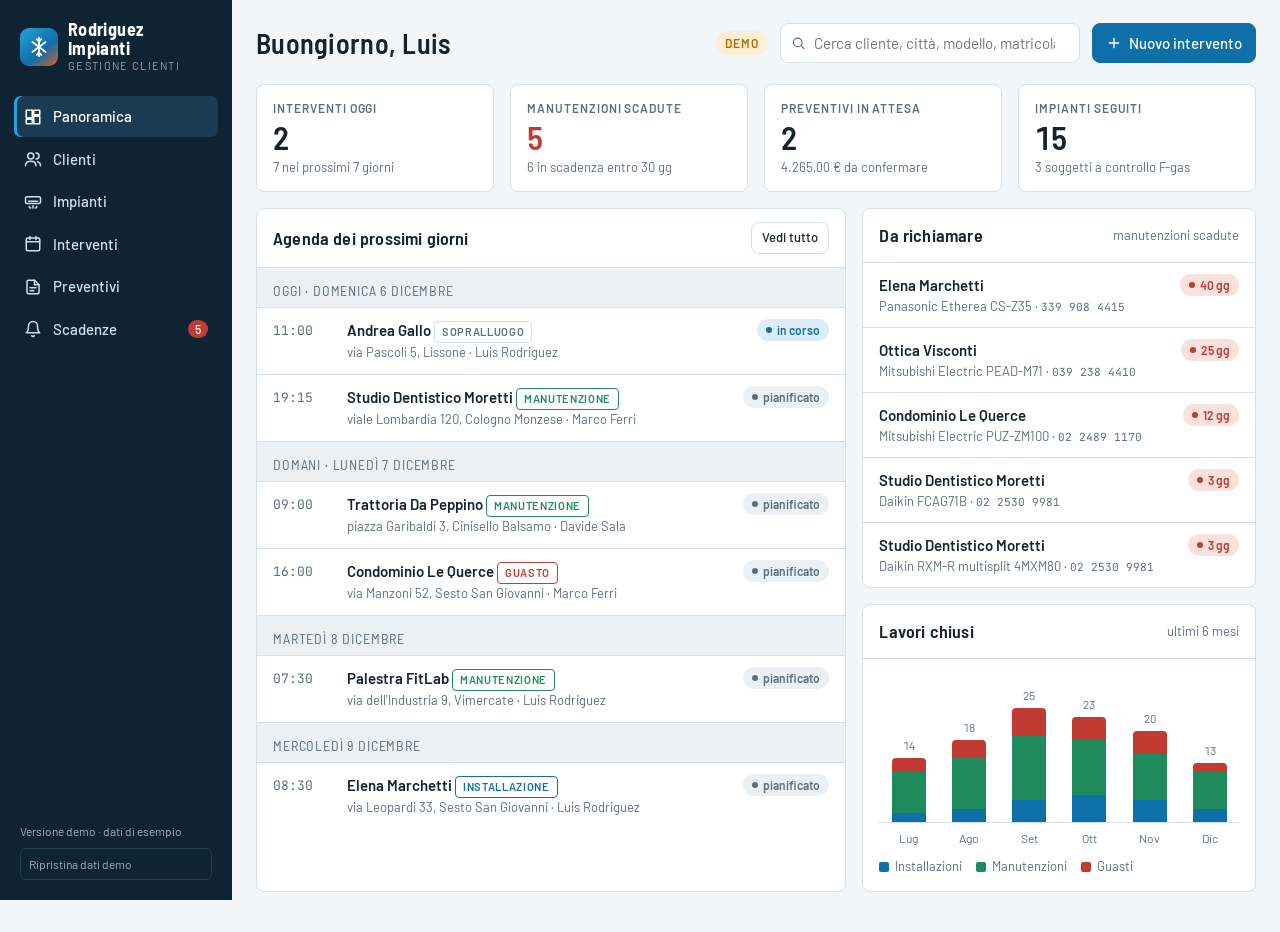
==== crm-rodriguez-impianti/index.html @ 56d87ab4 "Aggiungi demo CRM gestione clienti per Rodriguez Impianti Co-Authored-By: Claude Opus 5.5 <noreply@a" ====
<!doctype html>
<html lang="it">
<head>
<meta charset="utf-8">
<meta name="viewport" content="width=device-width,initial-scale=1,viewport-fit=cover">
<meta name="robots" content="noindex">
<style>body{margin:0}[hidden]{display:none!important}img{max-width:100%}</style>
</head>
<body>
<title>Rodriguez Impianti CRM</title>
<meta name="claude:viewport-fit-sides" content="cover">
<link rel="preconnect" href="https://fonts.googleapis.com">
<link rel="preconnect" href="https://fonts.gstatic.com" crossorigin>
<link rel="stylesheet" href="https://fonts.googleapis.com/css2?family=Barlow+Semi+Condensed:wght@500;600;700&family=Barlow:wght@400;500;600&family=JetBrains+Mono:wght@400;500&display=swap">
<style>
/* Layout: barra laterale scura fissa (desktop) / barra in basso (telefono) + area di lavoro chiara a schede e tabelle */
:root{
  --bg:#f3f6f8; --surface:#ffffff; --surface-2:#eaf0f4; --line:#d6e0e7;
  --fg:#16232d; --muted:#5d6f7c;
  --accent:#0f6fa8; --accent-fg:#ffffff; --accent-soft:#dcedf7;
  --side:#0e2433; --side-fg:#cfe1ec; --side-active:#1b3b52;
  --ok:#1f8a5b; --ok-soft:#dcf2e7; --warn:#b86a00; --warn-soft:#fdefd6; --bad:#c23b32; --bad-soft:#fbe1de;
  --heat:#d0612a;
  --f-display:"Barlow Semi Condensed","Arial Narrow",system-ui,sans-serif;
  --f-body:"Barlow",system-ui,-apple-system,"Segoe UI",sans-serif;
  --f-mono:"JetBrains Mono",ui-monospace,Menlo,Consolas,monospace;
  --r:8px;
}
@media (prefers-color-scheme: dark){:root:not([data-theme="light"]){
  --bg:#0b161e; --surface:#12212c; --surface-2:#182b38; --line:#24394a;
  --fg:#e3edf3; --muted:#8fa5b4;
  --accent:#4cb0ea; --accent-fg:#06202f; --accent-soft:#153a52;
  --side:#07121a; --side-fg:#b9cfdc; --side-active:#163246;
  --ok:#4fc38d; --ok-soft:#123528; --warn:#f0a83c; --warn-soft:#3a2a10; --bad:#f07067; --bad-soft:#3d1b19;
  --heat:#f08a55; color-scheme:dark}}
:root[data-theme="dark"]{
  --bg:#0b161e; --surface:#12212c; --surface-2:#182b38; --line:#24394a;
  --fg:#e3edf3; --muted:#8fa5b4;
  --accent:#4cb0ea; --accent-fg:#06202f; --accent-soft:#153a52;
  --side:#07121a; --side-fg:#b9cfdc; --side-active:#163246;
  --ok:#4fc38d; --ok-soft:#123528; --warn:#f0a83c; --warn-soft:#3a2a10; --bad:#f07067; --bad-soft:#3d1b19;
  --heat:#f08a55; color-scheme:dark}

*{box-sizing:border-box}
html,body{height:100%}
body{background:var(--bg);color:var(--fg);font:15px/1.5 var(--f-body);-webkit-font-smoothing:antialiased}
h1,h2,h3{font-family:var(--f-display);font-weight:600;margin:0;text-wrap:balance;letter-spacing:.01em}
button,input,select,textarea{font:inherit;color:inherit}
:focus-visible{outline:2px solid var(--accent);outline-offset:2px}
.mono{font-family:var(--f-mono);font-size:.86em}
.num{font-variant-numeric:tabular-nums}
.muted{color:var(--muted)}

.app{display:grid;grid-template-columns:232px 1fr;min-height:100%}
.side{background:var(--side);color:var(--side-fg);padding:20px 14px;display:flex;flex-direction:column;gap:22px;position:sticky;top:0;height:100vh}
.brand{display:flex;gap:10px;align-items:center;padding:0 6px}
.brand-mark{width:38px;height:38px;border-radius:9px;background:linear-gradient(140deg,#2a9fd8,#0f6fa8 60%,#d0612a);display:grid;place-items:center;flex:none}
.brand-name{font-family:var(--f-display);font-weight:700;font-size:18px;line-height:1.05;color:#fff;letter-spacing:.02em}
.brand-sub{font-size:11px;letter-spacing:.12em;text-transform:uppercase;opacity:.7}
.nav{display:flex;flex-direction:column;gap:2px}
.nav a{display:flex;align-items:center;gap:11px;padding:9px 10px;border-radius:7px;color:inherit;text-decoration:none;font-weight:500}
.nav a:hover{background:var(--side-active)}
.nav a[aria-current="page"]{background:var(--side-active);color:#fff;box-shadow:inset 3px 0 0 #2a9fd8}
.nav svg{width:18px;height:18px;flex:none}
.nav .count{margin-left:auto;font-size:12px;background:#c23b32;color:#fff;border-radius:10px;padding:0 7px;font-variant-numeric:tabular-nums}
.side-foot{margin-top:auto;font-size:12px;opacity:.75;padding:0 6px;display:flex;flex-direction:column;gap:8px}
.side-foot button{background:transparent;border:1px solid #2c4a5f;color:inherit;border-radius:6px;padding:6px 8px;cursor:pointer;text-align:left}

.main{min-width:0;padding-block:22px 40px;padding-left:max(24px,env(safe-area-inset-left,0px));padding-right:max(24px,env(safe-area-inset-right,0px))}
.topbar{display:flex;align-items:center;gap:12px;flex-wrap:wrap;margin-bottom:20px}
.topbar h1{font-size:28px;margin-right:auto}
.demo-tag{font-size:12px;letter-spacing:.08em;text-transform:uppercase;background:var(--warn-soft);color:var(--warn);padding:3px 9px;border-radius:20px;font-weight:600}
.search{display:flex;align-items:center;gap:8px;background:var(--surface);border:1px solid var(--line);border-radius:var(--r);padding:0 10px;min-width:0;flex:0 1 300px}
.search input{border:0;background:transparent;padding:8px 0;outline:none;width:100%;min-width:0}
a.btn{text-decoration:none;color:inherit}
.btn{display:inline-flex;align-items:center;gap:7px;border:1px solid var(--line);background:var(--surface);border-radius:var(--r);padding:8px 13px;cursor:pointer;font-weight:500;white-space:nowrap}
.btn:hover{border-color:var(--accent)}
.btn.primary{background:var(--accent);color:var(--accent-fg);border-color:var(--accent)}
.btn.primary:hover{filter:brightness(1.08)}
.btn.small{padding:5px 10px;font-size:13px}
.btn.ghost{background:transparent}
.btn svg{width:16px;height:16px}

.grid{display:grid;gap:16px}
.kpis{grid-template-columns:repeat(4,minmax(0,1fr))}
.kpi{background:var(--surface);border:1px solid var(--line);border-radius:var(--r);padding:14px 16px;display:flex;flex-direction:column;gap:2px}
.kpi .lbl{font-size:12px;text-transform:uppercase;letter-spacing:.08em;color:var(--muted);font-weight:600}
.kpi .val{font-family:var(--f-display);font-size:32px;font-weight:600;font-variant-numeric:tabular-nums;line-height:1.15}
.kpi .sub{font-size:13px;color:var(--muted)}
.kpi.alert .val{color:var(--bad)}
.two{grid-template-columns:minmax(0,1.5fr) minmax(0,1fr)}
.panel{background:var(--surface);border:1px solid var(--line);border-radius:var(--r);min-width:0}
.panel-h{display:flex;align-items:center;gap:10px;padding:13px 16px;border-bottom:1px solid var(--line)}
.panel-h h2{font-size:18px;margin-right:auto}
.panel-b{padding:14px 16px}
.panel-b.flush{padding:0}

.table-wrap{overflow-x:auto}
table{width:100%;border-collapse:collapse;font-size:14px}
th{text-align:left;font-size:12px;letter-spacing:.06em;text-transform:uppercase;color:var(--muted);font-weight:600;padding:10px 14px;border-bottom:1px solid var(--line);white-space:nowrap;background:var(--surface-2)}
td{padding:10px 14px;border-bottom:1px solid var(--line);vertical-align:top}
tr:last-child td{border-bottom:0}
tbody tr.click{cursor:pointer}
tbody tr.click:hover td{background:var(--surface-2)}
.cell-main{font-weight:600}
.cell-sub{font-size:13px;color:var(--muted)}

.pill{display:inline-flex;align-items:center;gap:5px;font-size:12px;font-weight:600;padding:2px 9px;border-radius:20px;white-space:nowrap;background:var(--surface-2);color:var(--muted)}
.pill::before{content:"";width:6px;height:6px;border-radius:50%;background:currentColor}
.pill.ok{background:var(--ok-soft);color:var(--ok)}
.pill.warn{background:var(--warn-soft);color:var(--warn)}
.pill.bad{background:var(--bad-soft);color:var(--bad)}
.pill.info{background:var(--accent-soft);color:var(--accent)}
.tag{display:inline-block;font-size:11px;font-weight:600;letter-spacing:.06em;text-transform:uppercase;padding:2px 7px;border-radius:4px;border:1px solid var(--line);color:var(--muted)}
.tag.inst{color:var(--accent);border-color:currentColor}
.tag.man{color:var(--ok);border-color:currentColor}
.tag.gua{color:var(--bad);border-color:currentColor}
.tag.sop{color:var(--muted)}
.tag.heat{color:var(--heat);border-color:currentColor}

.agenda{display:flex;flex-direction:column}
.ag-item{display:grid;grid-template-columns:62px 1fr auto;gap:12px;padding:11px 16px;border-bottom:1px solid var(--line);align-items:start;cursor:pointer}
.ag-item:last-child{border-bottom:0}
.ag-item:hover{background:var(--surface-2)}
.ag-time{font-family:var(--f-mono);font-size:13px;color:var(--muted);padding-top:2px}
.ag-title{font-weight:600}
.day-head{font-family:var(--f-display);font-size:14px;letter-spacing:.06em;text-transform:uppercase;color:var(--muted);padding:12px 16px 6px;background:var(--surface-2);border-bottom:1px solid var(--line)}

.bars{display:flex;align-items:flex-end;gap:10px;height:150px;padding:10px 4px 0;border-bottom:1px solid var(--line);position:relative}
.bar-col{flex:1;display:flex;flex-direction:column;align-items:center;gap:4px;height:100%;justify-content:flex-end;min-width:0}
.bar-stack{width:100%;max-width:34px;display:flex;flex-direction:column-reverse;border-radius:4px 4px 0 0;overflow:hidden}
.bar-stack span{display:block}
.bar-v{font-size:12px;font-variant-numeric:tabular-nums;color:var(--muted)}
.bar-x{display:flex;gap:10px;padding:6px 4px 0}
.bar-x span{flex:1;text-align:center;font-size:12px;color:var(--muted);text-transform:capitalize}
.legend{display:flex;gap:14px;flex-wrap:wrap;font-size:13px;color:var(--muted);margin-top:10px}
.legend i{display:inline-block;width:10px;height:10px;border-radius:2px;margin-right:6px;vertical-align:-1px}

.filters{display:flex;gap:8px;flex-wrap:wrap;margin-bottom:14px}
.chip{border:1px solid var(--line);background:var(--surface);padding:5px 12px;border-radius:20px;cursor:pointer;font-size:13px;font-weight:500}
.chip[aria-pressed="true"]{background:var(--accent);color:var(--accent-fg);border-color:var(--accent)}

/* drawer */
.scrim{position:fixed;inset:0;background:rgba(5,15,22,.45);z-index:40}
.drawer{position:fixed;top:0;right:0;bottom:0;width:min(560px,100%);background:var(--bg);z-index:50;display:flex;flex-direction:column;box-shadow:-10px 0 40px rgba(0,0,0,.2);padding-top:env(safe-area-inset-top,0px);padding-bottom:env(safe-area-inset-bottom,0px);padding-right:env(safe-area-inset-right,0px)}
.drawer-h{display:flex;align-items:flex-start;gap:12px;padding:18px 20px;border-bottom:1px solid var(--line);background:var(--surface)}
.drawer-h h2{font-size:22px}
.drawer-h .x{margin-left:auto}
.drawer-b{overflow-y:auto;padding:18px 20px;display:flex;flex-direction:column;gap:18px}
.dl{display:grid;grid-template-columns:130px 1fr;gap:6px 12px;font-size:14px}
.dl dt{color:var(--muted)}
.dl dd{margin:0;min-width:0;overflow-wrap:anywhere}
.sec-t{font-family:var(--f-display);font-size:13px;letter-spacing:.1em;text-transform:uppercase;color:var(--muted);margin-bottom:8px;font-weight:600}
.unit{border:1px solid var(--line);background:var(--surface);border-radius:var(--r);padding:12px 14px;display:flex;flex-direction:column;gap:6px}
.unit-top{display:flex;gap:10px;align-items:center;flex-wrap:wrap}
.unit-name{font-weight:600}
.unit-specs{display:flex;flex-wrap:wrap;gap:4px 16px;font-size:13px;color:var(--muted)}
.timeline{display:flex;flex-direction:column;border-left:2px solid var(--line);margin-left:6px}
.tl{position:relative;padding:0 0 14px 16px}
.tl::before{content:"";position:absolute;left:-7px;top:5px;width:12px;height:12px;border-radius:50%;background:var(--surface);border:2px solid var(--accent)}
.tl.gua::before{border-color:var(--bad)}
.tl.man::before{border-color:var(--ok)}
.tl-d{font-size:12px;color:var(--muted);font-family:var(--f-mono)}
.copy{border:0;background:transparent;color:var(--accent);cursor:pointer;font-size:12px;padding:0 4px}

form .row{display:grid;grid-template-columns:1fr 1fr;gap:12px}
form label{display:flex;flex-direction:column;gap:4px;font-size:13px;font-weight:600;color:var(--muted);min-width:0}
form input,form select,form textarea{border:1px solid var(--line);background:var(--surface);border-radius:6px;padding:8px 10px;font-weight:400;font-size:15px;color:var(--fg);width:100%;min-width:0}
form textarea{min-height:76px;resize:vertical}
.form-actions{display:flex;gap:8px;justify-content:flex-end;padding-top:6px}
.lines td input{padding:6px 8px}
.total-row{display:flex;justify-content:space-between;font-size:15px;padding:4px 0}
.total-row.big{font-family:var(--f-display);font-size:22px;font-weight:600;border-top:1px solid var(--line);padding-top:8px}

.toast{position:fixed;left:50%;transform:translateX(-50%);bottom:calc(24px + env(safe-area-inset-bottom,0px));background:var(--fg);color:var(--bg);padding:10px 16px;border-radius:8px;z-index:60;font-weight:500;box-shadow:0 8px 24px rgba(0,0,0,.25)}
.empty{padding:28px 16px;text-align:center;color:var(--muted)}
.gas-bar{height:6px;border-radius:3px;background:var(--surface-2);overflow:hidden;margin-top:4px}
.gas-bar span{display:block;height:100%;background:var(--accent)}

@media (max-width:1100px){.kpis{grid-template-columns:repeat(2,minmax(0,1fr))}.two{grid-template-columns:minmax(0,1fr)}}
@media (max-width:760px){
  .app{grid-template-columns:1fr}
  .side{position:fixed;top:auto;bottom:0;left:0;right:0;height:auto;flex-direction:row;padding:6px max(8px,env(safe-area-inset-right,0px)) calc(6px + env(safe-area-inset-bottom,0px)) max(8px,env(safe-area-inset-left,0px));z-index:30;gap:0}
  .brand,.side-foot{display:none}
  .nav{flex-direction:row;width:100%;justify-content:space-between}
  .nav a{flex-direction:column;gap:2px;font-size:11px;padding:6px 4px;flex:1;align-items:center}
  .nav a[aria-current="page"]{box-shadow:inset 0 2px 0 #2a9fd8}
  .nav .count{position:absolute;margin:0 0 0 22px;font-size:10px;padding:0 5px}
  .nav a{position:relative}
  .main{padding-left:max(16px,env(safe-area-inset-left,0px));padding-right:max(16px,env(safe-area-inset-right,0px));padding-bottom:96px}
  .topbar h1{font-size:24px;width:100%}
  .search{flex:1 1 100%}
  .kpi .val{font-size:26px}
  form .row{grid-template-columns:1fr}
  .dl{grid-template-columns:1fr}
  .dl dt{margin-top:6px}
  .hide-sm{display:none}
}
@media (prefers-reduced-motion:no-preference){.drawer{animation:slide .22s ease-out}@keyframes slide{from{transform:translateX(30px);opacity:.6}}}
</style>

<div class="app">
  <aside class="side">
    <div class="brand">
      <div class="brand-mark" aria-hidden="true">
        <svg width="22" height="22" viewBox="0 0 24 24" fill="none" stroke="#fff" stroke-width="2" stroke-linecap="round"><path d="M12 2v20M4.9 6.5l14.2 11M4.9 17.5l14.2-11"/><path d="M9.5 3.5 12 6l2.5-2.5M9.5 20.5 12 18l2.5 2.5"/></svg>
      </div>
      <div><div class="brand-name">Rodriguez<br>Impianti</div><div class="brand-sub">Gestione clienti</div></div>
    </div>
    <nav class="nav" id="nav"></nav>
    <div class="side-foot">
      <span>Versione demo · dati di esempio</span>
      <button type="button" id="reset">Ripristina dati demo</button>
    </div>
  </aside>
  <main class="main" id="main"></main>
</div>
<div id="overlay"></div>

<script>
(function(){
"use strict";
const $=s=>document.querySelector(s);
const esc=s=>String(s??"").replace(/[&<>"']/g,c=>({"&":"&amp;","<":"&lt;",">":"&gt;",'"':"&quot;","'":"&#39;"}[c]));
const DAY=864e5;
const today=new Date();today.setHours(0,0,0,0);
const addDays=(d,n)=>new Date(d.getTime()+n*DAY);
const iso=d=>{const x=new Date(d);return x.getFullYear()+"-"+String(x.getMonth()+1).padStart(2,"0")+"-"+String(x.getDate()).padStart(2,"0")};
const parse=s=>{const [y,m,d]=s.split("-").map(Number);return new Date(y,m-1,d)};
const fmtD=s=>parse(s).toLocaleDateString("it-IT",{day:"2-digit",month:"short",year:"numeric"});
const fmtDay=s=>parse(s).toLocaleDateString("it-IT",{weekday:"long",day:"numeric",month:"long"});
const eur=n=>n.toLocaleString("it-IT",{style:"currency",currency:"EUR"});
const daysTo=s=>Math.round((parse(s)-today)/DAY);
const uid=p=>p+Math.random().toString(36).slice(2,8);

/* GWP da Reg. UE 517/2014 per calcolo t CO2 eq */
const GWP={R32:675,R410A:2088,R290:3,R134a:1430};
const TIPI={inst:"Installazione",man:"Manutenzione",gua:"Guasto",sop:"Sopralluogo"};
const TECNICI=["Luis Rodriguez","Marco Ferri","Davide Sala"];

/* ---------- dati demo (relativi a oggi) ---------- */
function seed(){
  const C=[
    ["c1","Giulia Bianchi","privato","via dei Mille 14","Monza","MB","347 218 9932","giulia.bianchi@email.it"],
    ["c2","Condominio Le Querce","condominio","via Manzoni 52","Sesto San Giovanni","MI","02 2489 1170","amm.lequerce@studiorossi.it"],
    ["c3","Trattoria Da Peppino","azienda","piazza Garibaldi 3","Cinisello Balsamo","MI","02 6601 4482","info@dapeppino.it"],
    ["c4","Roberto Colombo","privato","via Volta 8","Monza","MB","333 401 7765","r.colombo@email.it"],
    ["c5","Studio Dentistico Moretti","azienda","viale Lombardia 120","Cologno Monzese","MI","02 2530 9981","segreteria@moretti-dental.it"],
    ["c6","Francesca Riva","privato","via Cavour 27","Brugherio","MB","348 552 1093","francesca.riva@email.it"],
    ["c7","Ottica Visconti","azienda","corso Milano 41","Monza","MB","039 238 4410","ottica.visconti@email.it"],
    ["c8","Andrea Gallo","privato","via Pascoli 5","Lissone","MB","340 117 6628","andrea.gallo@email.it"],
    ["c9","Palestra FitLab","azienda","via dell'Industria 9","Vimercate","MB","039 668 2207","gestione@fitlab.it"],
    ["c10","Elena Marchetti","privato","via Leopardi 33","Sesto San Giovanni","MI","339 908 4415","elena.marchetti@email.it"],
    ["c11","Paolo e Sara Conti","privato","via Rossini 2","Desio","MB","335 772 0184","conti.famiglia@email.it"],
    ["c12","Condominio Villa Serena","condominio","via Mazzini 88","Monza","MB","039 221 0567","villaserena@ammcondomini.it"]
  ].map(([id,nome,tipo,ind,citta,prov,tel,email],i)=>({id,nome,tipo,ind,citta,prov,tel,email,
    cf:tipo==="privato"?"":("0"+(2384710+i*7311)+"15").slice(0,11),
    creato:iso(addDays(today,-(40+i*61))),
    note:["Preferisce interventi al mattino","Accesso dal cortile interno, chiave in portineria","Chiuso il lunedì","","Interventi solo fuori orario studio (dopo le 19)","Ha un cane, avvisare prima","","","Locale tecnico al piano -1","Interessata a pompa di calore","Detrazione 50% richiesta","Riunione condominiale a novembre"][i]}));

  const U=[
    ["u1","c1","Daikin","Perfera FTXM35R","Split a parete",12000,"R32",0.76,-420,"2J0481123"],
    ["u2","c1","Daikin","Perfera FTXM25R","Split a parete",9000,"R32",0.76,-420,"2J0481190"],
    ["u3","c2","Mitsubishi Electric","PUZ-ZM100","Pompa di calore aria-acqua",34000,"R32",4.0,-1150,"MZ7731045"],
    ["u4","c3","Mitsubishi Electric","PLA-M100EA","Cassetta 4 vie",34000,"R32",3.0,-900,"PL0099812"],
    ["u5","c3","Samsung","AR24TXFCAWK","Split a parete",24000,"R32",1.3,-900,"SA5521877"],
    ["u6","c4","LG","Artcool AC12BK","Split a parete",12000,"R32",0.85,-200,"LG8810234"],
    ["u7","c5","Daikin","FCAG71B","Cassetta 4 vie",24000,"R32",2.75,-1500,"DK2210098"],
    ["u8","c5","Daikin","RXM-R multisplit 4MXM80","Multisplit 4 attacchi",27000,"R32",2.4,-1500,"DK2210133"],
    ["u9","c6","Toshiba","Shorai Edge RAS-13J2","Split a parete",12000,"R32",0.85,-30,"TS4410982"],
    ["u10","c7","Mitsubishi Electric","PEAD-M71","Canalizzato",24000,"R410A",2.9,-2900,"ME0012876"],
    ["u11","c8","Hisense","Energy Pro 35","Split a parete",12000,"R32",0.9,-700,"HS3320011"],
    ["u12","c9","Daikin","VRV IV RXYSQ8","VRV centralizzato",76000,"R410A",7.8,-2300,"VR8811002"],
    ["u13","c10","Panasonic","Etherea CS-Z35","Split a parete",12000,"R32",0.85,-1100,"PN7710340"],
    ["u14","c11","Daikin","Altherma 3 H HT","Pompa di calore aria-acqua",40000,"R32",3.8,-160,"AL3301218"],
    ["u15","c12","Mitsubishi Electric","PUHZ-ZRP140","Split canalizzato",48000,"R410A",4.6,-2600,"MZ0187733"]
  ].map(([id,cliente,marca,modello,tipo,btu,gas,kg,inst,matr])=>{
    const dInst=addDays(today,inst);
    return {id,cliente,marca,modello,tipo,btu,gas,kg,matr,installato:iso(dInst),
      garanzia:iso(addDays(dInst,365*(marca==="Daikin"?3:2))),
      prossimaMan:null};
  });
  /* scadenze manutenzione: alcune scadute, alcune imminenti */
  const off={u1:18,u2:18,u3:-12,u4:6,u5:6,u6:160,u7:-3,u8:-3,u9:340,u10:-25,u11:44,u12:9,u13:-40,u14:200,u15:27};
  U.forEach(u=>u.prossimaMan=iso(addDays(today,off[u.id])));
  C.forEach(c=>{const f=U.filter(u=>u.cliente===c.id).map(u=>u.installato).sort()[0];if(f)c.creato=iso(addDays(parse(f),-20))});

  const I=[];
  const add=(cliente,unita,tipo,offD,ora,tecnico,stato,descr,importo,dur)=>I.push({id:uid("i"),cliente,unita,tipo,data:iso(addDays(today,offD)),ora,tecnico,stato,descr,importo,dur:dur||2});
  add("c6","u9","inst",-30,"08:30","Luis Rodriguez","completato","Installazione split 12000 BTU in camera, staffa a muro e scarico condensa a gravità",1290,6);
  add("c11","u14","inst",-160,"08:00","Luis Rodriguez","completato","Sostituzione caldaia con pompa di calore Altherma 3, pratica Conto Termico",11800,16);
  add("c1",null,"man",-380,"09:00","Marco Ferri","completato","Manutenzione ordinaria 2 split: pulizia filtri, sanificazione batteria, verifica pressioni",140);
  add("c3","u4","gua",-14,"15:00","Davide Sala","completato","Errore P4 su cassetta sala: sostituito sensore temperatura scambiatore",185);
  add("c10","u13","gua",-6,"10:30","Marco Ferri","completato","Perdita acqua da unità interna: pompa scarico condensa ostruita, pulita",90);
  add("c7","u10","man",-370,"14:00","Davide Sala","completato","Controllo perdite F-gas annuale e registrazione Banca Dati FGAS",160);
  add("c2","u3","man",-372,"08:30","Luis Rodriguez","completato","Manutenzione pompa di calore centralizzata, aggiornamento libretto impianto",380);
  add("c4","u6","sop",-2,"17:30","Luis Rodriguez","completato","Sopralluogo per secondo split in soggiorno, preventivo inviato",0,1);
  /* futuri */
  add("c5","u7","man",0,"19:15","Marco Ferri","pianificato","Manutenzione cassetta + multisplit, sanificazione con prodotto antibatterico",320,3);
  add("c8",null,"sop",0,"11:00","Luis Rodriguez","in corso","Sopralluogo per climatizzazione mansarda (2 locali)",0,1);
  add("c3","u5","man",1,"09:00","Davide Sala","pianificato","Manutenzione semestrale split cucina (ambiente grassi)",95);
  add("c9","u12","man",2,"07:30","Luis Rodriguez","pianificato","Controllo perdite F-gas VRV (≥5 t CO2 eq) e pulizia unità interne",650,5);
  add("c10",null,"inst",3,"08:30","Luis Rodriguez","pianificato","Installazione pompa di calore aria-acqua 8 kW, preventivo P-2026-041",8900,12);
  add("c12","u15","man",5,"09:30","Davide Sala","pianificato","Manutenzione canalizzato e controllo perdite F-gas",290);
  add("c1",null,"man",8,"09:00","Marco Ferri","pianificato","Manutenzione ordinaria annuale 2 split",140);
  add("c2","u3","gua",1,"16:00","Marco Ferri","pianificato","Segnalazione amministratore: acqua calda sanitaria non arriva a temperatura",0);

  const Q=[
    {id:"P-2026-041",cliente:"c10",data:iso(addDays(today,-21)),stato:"accettato",oggetto:"Pompa di calore aria-acqua 8 kW con accumulo ACS 200 l",detrazione:"65%",righe:[["Daikin Altherma 3 R 8 kW",1,5600],["Accumulo ACS 200 l",1,1450],["Installazione e collaudo",1,1850]]},
    {id:"P-2026-044",cliente:"c4",data:iso(addDays(today,-1)),stato:"inviato",oggetto:"Split LG Artcool 9000 BTU soggiorno",detrazione:"50%",righe:[["LG Artcool AC09BK",1,690],["Kit staffe e linee (3 m)",1,95],["Installazione",1,320]]},
    {id:"P-2026-043",cliente:"c8",data:iso(addDays(today,-9)),stato:"inviato",oggetto:"Dual split mansarda 9000+12000 BTU",detrazione:"50%",righe:[["Daikin dual 2MXM50 + 2 unità",1,2380],["Installazione con canalina",1,780]]},
    {id:"P-2026-039",cliente:"c7",data:iso(addDays(today,-34)),stato:"rifiutato",oggetto:"Sostituzione canalizzato R410A con R32",detrazione:"—",righe:[["Mitsubishi PEAD-M71 R32",1,3900],["Smontaggio e smaltimento",1,450],["Installazione",1,1400]]},
    {id:"P-2026-045",cliente:"c12",data:iso(today),stato:"bozza",oggetto:"Contratto manutenzione annuale condominio",detrazione:"—",righe:[["Manutenzione programmata (2 visite/anno)",1,520],["Controllo F-gas",1,120]]}
  ];
  return {clienti:C,unita:U,interventi:I,preventivi:Q};
}

const KEY="rodriguez-crm-demo-v1";
let db;
try{const raw=localStorage.getItem(KEY);db=raw?JSON.parse(raw):null}catch(e){db=null}
if(!db||!db.clienti)db=seed();
const save=()=>{try{localStorage.setItem(KEY,JSON.stringify(db))}catch(e){}};

const cli=id=>db.clienti.find(c=>c.id===id)||{nome:"—"};
const unitsOf=id=>db.unita.filter(u=>u.cliente===id);
const co2=u=>(u.kg*(GWP[u.gas]||0)/1000);
const qTot=q=>q.righe.reduce((s,r)=>s+r[1]*r[2],0);
const manState=u=>{const d=daysTo(u.prossimaMan);return d<0?{c:"bad",t:"Scaduta da "+(-d)+" gg"}:d<=30?{c:"warn",t:"Tra "+d+" gg"}:{c:"ok",t:fmtD(u.prossimaMan)}};
const statoPill=s=>({completato:"ok","in corso":"info",pianificato:"",annullato:"bad"}[s]??"");
const qPill=s=>({accettato:"ok",inviato:"info",rifiutato:"bad",bozza:""}[s]??"");

/* ---------- icone ---------- */
const ic={
  dash:'<path d="M3 13h8V3H3zM13 21h8V11h-8zM3 21h8v-6H3zM13 3v6h8V3z"/>',
  users:'<circle cx="9" cy="8" r="4"/><path d="M2 21c0-4 3-6 7-6s7 2 7 6"/><path d="M16 4a4 4 0 0 1 0 8M22 21c0-3-2-5-4-5.5"/>',
  unit:'<rect x="2" y="5" width="20" height="9" rx="2"/><path d="M6 11h12M7 18c0 1 1 2 2 2M12 17v3M17 18c0 1-1 2-2 2"/>',
  cal:'<rect x="3" y="4" width="18" height="17" rx="2"/><path d="M3 9h18M8 2v4M16 2v4"/>',
  doc:'<path d="M14 3H6a2 2 0 0 0-2 2v14a2 2 0 0 0 2 2h12a2 2 0 0 0 2-2V9z"/><path d="M14 3v6h6M8 13h8M8 17h5"/>',
  bell:'<path d="M18 8a6 6 0 1 0-12 0c0 7-3 9-3 9h18s-3-2-3-9M13.7 21a2 2 0 0 1-3.4 0"/>',
  plus:'<path d="M12 5v14M5 12h14"/>',
  search:'<circle cx="11" cy="11" r="7"/><path d="m21 21-4.3-4.3"/>',
  x:'<path d="M18 6 6 18M6 6l12 12"/>'
};
const svg=(n,extra="")=>`<svg viewBox="0 0 24 24" fill="none" stroke="currentColor" stroke-width="2" stroke-linecap="round" stroke-linejoin="round" ${extra}>${ic[n]}</svg>`;

const VIEWS=[
  ["dashboard","Panoramica","dash"],["clienti","Clienti","users"],["impianti","Impianti","unit"],
  ["agenda","Interventi","cal"],["preventivi","Preventivi","doc"],["scadenze","Scadenze","bell"]
];
let view="dashboard", q="", filt="tutti";

function renderNav(){
  const late=db.unita.filter(u=>daysTo(u.prossimaMan)<0).length;
  $("#nav").innerHTML=VIEWS.map(([k,l,i])=>`<a href="#${k}" ${k===view?'aria-current="page"':""}>${svg(i)}<span>${l}</span>${k==="scadenze"&&late?`<span class="count">${late}</span>`:""}</a>`).join("");
}
function topbar(title,actions=""){
  return `<div class="topbar"><h1>${title}</h1><span class="demo-tag">Demo</span>
  <label class="search">${svg("search",'width="16" height="16" class="muted"')}<input id="q" type="search" placeholder="Cerca cliente, città, modello, matricola…" value="${esc(q)}" aria-label="Cerca"></label>${actions}</div>`;
}
const match=(...f)=>!q||f.join(" ").toLowerCase().includes(q.toLowerCase());

/* ---------- viste ---------- */
function vDashboard(){
  const oggi=db.interventi.filter(i=>i.data===iso(today)&&i.stato!=="annullato");
  const sett=db.interventi.filter(i=>{const d=daysTo(i.data);return d>=0&&d<7&&i.stato!=="annullato"});
  const scad=db.unita.filter(u=>daysTo(u.prossimaMan)<0);
  const imm=db.unita.filter(u=>{const d=daysTo(u.prossimaMan);return d>=0&&d<=30});
  const aperti=db.preventivi.filter(p=>p.stato==="inviato");
  const valAp=aperti.reduce((s,p)=>s+qTot(p),0);
  const fGas=db.unita.filter(u=>co2(u)>=5);
  /* lavori ultimi 6 mesi per tipo */
  const months=[];for(let k=5;k>=0;k--){const d=new Date(today.getFullYear(),today.getMonth()-k,1);months.push(d)}
  const agg=months.map(m=>{const r={inst:0,man:0,gua:0};db.interventi.forEach(i=>{const d=parse(i.data);if(d.getMonth()===m.getMonth()&&d.getFullYear()===m.getFullYear()&&i.stato==="completato"&&r[i.tipo]!==undefined)r[i.tipo]++});
    /* volume storico di esempio per dare forma al grafico */
    const base=[[2,9,3],[3,11,4],[5,14,6],[6,12,5],[4,10,3],[3,8,2]][months.indexOf(m)];
    return {m,inst:r.inst+base[0],man:r.man+base[1],gua:r.gua+base[2]}});
  const max=Math.max(...agg.map(a=>a.inst+a.man+a.gua));
  const col={inst:"var(--accent)",man:"var(--ok)",gua:"var(--bad)"};
  const bars=agg.map(a=>{const t=a.inst+a.man+a.gua;return `<div class="bar-col"><span class="bar-v">${t}</span><div class="bar-stack" style="height:${t/max*82}%">${["inst","man","gua"].map(k=>`<span style="height:${a[k]/t*100}%;background:${col[k]}"></span>`).join("")}</div></div>`}).join("");
  return topbar("Buongiorno, Luis",`<button class="btn primary" data-act="new-int">${svg("plus")}Nuovo intervento</button>`)+`
  <div class="grid kpis">
    <div class="kpi"><span class="lbl">Interventi oggi</span><span class="val">${oggi.length}</span><span class="sub">${sett.length} nei prossimi 7 giorni</span></div>
    <div class="kpi alert"><span class="lbl">Manutenzioni scadute</span><span class="val">${scad.length}</span><span class="sub">${imm.length} in scadenza entro 30 gg</span></div>
    <div class="kpi"><span class="lbl">Preventivi in attesa</span><span class="val">${aperti.length}</span><span class="sub num">${eur(valAp)} da confermare</span></div>
    <div class="kpi"><span class="lbl">Impianti seguiti</span><span class="val">${db.unita.length}</span><span class="sub">${fGas.length} soggetti a controllo F-gas</span></div>
  </div>
  <div class="grid two" style="margin-top:16px">
    <section class="panel"><div class="panel-h"><h2>Agenda dei prossimi giorni</h2><a class="btn small ghost" href="#agenda">Vedi tutto</a></div>
      <div class="agenda">${agendaList(db.interventi.filter(i=>{const d=daysTo(i.data);return d>=0&&d<4}),true)}</div></section>
    <div class="grid" style="align-content:start">
      <section class="panel"><div class="panel-h"><h2>Da richiamare</h2><span class="muted" style="font-size:13px">manutenzioni scadute</span></div>
        <div class="panel-b flush">${scad.length?scad.sort((a,b)=>a.prossimaMan.localeCompare(b.prossimaMan)).map(u=>{const c=cli(u.cliente);return `<div class="ag-item" data-cli="${c.id}" style="grid-template-columns:1fr auto"><div><div class="ag-title">${esc(c.nome)}</div><div class="cell-sub">${esc(u.marca)} ${esc(u.modello)} · <span class="mono">${esc(c.tel)}</span></div></div><span class="pill bad">${-daysTo(u.prossimaMan)} gg</span></div>`}).join(""):'<div class="empty">Nessuna manutenzione scaduta.</div>'}</div></section>
      <section class="panel"><div class="panel-h"><h2>Lavori chiusi</h2><span class="muted" style="font-size:13px">ultimi 6 mesi</span></div>
        <div class="panel-b"><div class="bars">${bars}</div><div class="bar-x">${agg.map(a=>`<span>${a.m.toLocaleDateString("it-IT",{month:"short"})}</span>`).join("")}</div>
        <div class="legend"><span><i style="background:var(--accent)"></i>Installazioni</span><span><i style="background:var(--ok)"></i>Manutenzioni</span><span><i style="background:var(--bad)"></i>Guasti</span></div></div></section>
    </div>
  </div>`;
}

function agendaList(list,compact){
  list=[...list].sort((a,b)=>(a.data+a.ora).localeCompare(b.data+b.ora));
  if(!list.length)return '<div class="empty">Nessun intervento in programma.</div>';
  let out="",last="";
  list.forEach(i=>{
    if(i.data!==last){last=i.data;const d=daysTo(i.data);out+=`<div class="day-head">${d===0?"Oggi · ":d===1?"Domani · ":d===-1?"Ieri · ":""}${fmtDay(i.data)}</div>`}
    const c=cli(i.cliente);
    out+=`<div class="ag-item" data-int="${i.id}"><span class="ag-time">${i.ora}</span>
      <div style="min-width:0"><div class="ag-title">${esc(c.nome)} <span class="tag ${i.tipo}">${TIPI[i.tipo]}</span></div>
      <div class="cell-sub">${esc(c.ind)}, ${esc(c.citta)} · ${esc(i.tecnico)}</div>${compact?"":`<div class="cell-sub">${esc(i.descr)}</div>`}</div>
      <span class="pill ${statoPill(i.stato)}">${i.stato}</span></div>`;
  });
  return out;
}

function vClienti(){
  const tipi=["tutti","privato","azienda","condominio"];
  const list=db.clienti.filter(c=>(filt==="tutti"||c.tipo===filt)&&match(c.nome,c.citta,c.ind,c.tel,c.email));
  return topbar("Clienti",`<button class="btn primary" data-act="new-cli">${svg("plus")}Nuovo cliente</button>`)+`
  <div class="filters">${tipi.map(t=>`<button class="chip" data-filt="${t}" aria-pressed="${filt===t}">${t==="tutti"?"Tutti":t[0].toUpperCase()+t.slice(1)}</button>`).join("")}</div>
  <section class="panel"><div class="table-wrap"><table><thead><tr><th>Cliente</th><th>Recapiti</th><th class="hide-sm">Impianti</th><th>Prossima manutenzione</th><th class="hide-sm">Ultimo intervento</th></tr></thead><tbody>
  ${list.map(c=>{const us=unitsOf(c.id);const next=us.map(u=>u.prossimaMan).sort()[0];const st=next?manState({prossimaMan:next}):null;
    const lastI=db.interventi.filter(i=>i.cliente===c.id&&i.stato==="completato").sort((a,b)=>b.data.localeCompare(a.data))[0];
    return `<tr class="click" data-cli="${c.id}"><td><div class="cell-main">${esc(c.nome)}</div><div class="cell-sub">${esc(c.ind)}, ${esc(c.citta)} (${c.prov}) · <span class="tag">${c.tipo}</span></div></td>
    <td><div class="mono">${esc(c.tel)}</div><div class="cell-sub">${esc(c.email)}</div></td>
    <td class="hide-sm num">${us.length}</td>
    <td>${st?`<span class="pill ${st.c}">${st.t}</span>`:'<span class="muted">—</span>'}</td>
    <td class="hide-sm">${lastI?`<div>${fmtD(lastI.data)}</div><div class="cell-sub">${TIPI[lastI.tipo]}</div>`:'<span class="muted">—</span>'}</td></tr>`}).join("")||`<tr><td colspan="5" class="empty">Nessun cliente trovato per “${esc(q)}”.</td></tr>`}
  </tbody></table></div></section>`;
}

function vImpianti(){
  const list=db.unita.filter(u=>{const c=cli(u.cliente);return match(u.marca,u.modello,u.matr,u.tipo,c.nome,c.citta,u.gas)});
  const totKg=db.unita.reduce((s,u)=>s+u.kg,0);
  return topbar("Impianti installati")+`
  <div class="grid kpis" style="margin-bottom:16px">
    <div class="kpi"><span class="lbl">Unità esterne</span><span class="val">${db.unita.length}</span><span class="sub">${new Set(db.unita.map(u=>u.marca)).size} marchi</span></div>
    <div class="kpi"><span class="lbl">Gas gestito</span><span class="val num">${totKg.toFixed(1).replace(".",",")} kg</span><span class="sub">${db.unita.filter(u=>u.gas==="R32").length} R32 · ${db.unita.filter(u=>u.gas==="R410A").length} R410A</span></div>
    <div class="kpi"><span class="lbl">In garanzia</span><span class="val">${db.unita.filter(u=>daysTo(u.garanzia)>=0).length}</span><span class="sub">garanzia produttore attiva</span></div>
    <div class="kpi"><span class="lbl">Controllo F-gas</span><span class="val">${db.unita.filter(u=>co2(u)>=5).length}</span><span class="sub">≥ 5 t CO₂ eq · annuale</span></div>
  </div>
  <section class="panel"><div class="table-wrap"><table><thead><tr><th>Impianto</th><th>Cliente</th><th>Potenza</th><th>Refrigerante</th><th class="hide-sm">Garanzia</th><th>Manutenzione</th></tr></thead><tbody>
  ${list.map(u=>{const c=cli(u.cliente);const st=manState(u);const t=co2(u);const g=daysTo(u.garanzia);
    return `<tr class="click" data-cli="${c.id}"><td><div class="cell-main">${esc(u.marca)} ${esc(u.modello)}</div><div class="cell-sub">${esc(u.tipo)} · <span class="mono">${esc(u.matr)}</span></div></td>
    <td><div>${esc(c.nome)}</div><div class="cell-sub">${esc(c.citta)}</div></td>
    <td class="num"><div>${u.btu.toLocaleString("it-IT")} BTU/h</div><div class="cell-sub">${(u.btu*0.000293).toFixed(1).replace(".",",")} kW</div></td>
    <td class="num"><div>${u.gas} · ${String(u.kg).replace(".",",")} kg</div><div class="cell-sub">${t.toFixed(2).replace(".",",")} t CO₂ eq ${t>=5?'<span class="tag gua">F-gas</span>':""}</div></td>
    <td class="hide-sm">${g>=0?`<span class="pill ok">fino a ${fmtD(u.garanzia)}</span>`:'<span class="pill">scaduta</span>'}</td>
    <td><span class="pill ${st.c}">${st.t}</span></td></tr>`}).join("")||`<tr><td colspan="6" class="empty">Nessun impianto trovato.</td></tr>`}
  </tbody></table></div></section>`;
}

function vAgenda(){
  const opts=["tutti","inst","man","gua","sop"];
  const list=db.interventi.filter(i=>(filt==="tutti"||i.tipo===filt)&&match(cli(i.cliente).nome,i.descr,i.tecnico,cli(i.cliente).citta));
  const fut=list.filter(i=>daysTo(i.data)>=0), past=list.filter(i=>daysTo(i.data)<0);
  return topbar("Interventi",`<button class="btn primary" data-act="new-int">${svg("plus")}Nuovo intervento</button>`)+`
  <div class="filters">${opts.map(t=>`<button class="chip" data-filt="${t}" aria-pressed="${filt===t}">${t==="tutti"?"Tutti":TIPI[t]}</button>`).join("")}</div>
  <div class="grid two">
    <section class="panel"><div class="panel-h"><h2>In programma</h2><span class="muted num">${fut.length}</span></div><div class="agenda">${agendaList(fut)}</div></section>
    <section class="panel"><div class="panel-h"><h2>Carico tecnici</h2><span class="muted" style="font-size:13px">prossimi 7 giorni</span></div><div class="panel-b" style="display:flex;flex-direction:column;gap:12px">
      ${TECNICI.map(t=>{const h=db.interventi.filter(i=>i.tecnico===t&&daysTo(i.data)>=0&&daysTo(i.data)<7).reduce((s,i)=>s+i.dur,0);return `<div><div style="display:flex;justify-content:space-between"><span style="font-weight:600">${t}</span><span class="num muted">${h} h / 40 h</span></div><div class="gas-bar"><span style="width:${Math.min(100,h/40*100)}%;${h>32?"background:var(--warn)":""}"></span></div></div>`}).join("")}
    </div>
    <div class="panel-h" style="border-top:1px solid var(--line)"><h2>Storico</h2><span class="muted num">${past.length}</span></div>
    <div class="agenda">${agendaList(past.sort((a,b)=>b.data.localeCompare(a.data)).slice(0,8))}</div></section>
  </div>`;
}

function vPreventivi(){
  const list=db.preventivi.filter(p=>match(p.id,p.oggetto,cli(p.cliente).nome));
  const acc=db.preventivi.filter(p=>p.stato==="accettato"||p.stato==="rifiutato");
  const rate=acc.length?Math.round(db.preventivi.filter(p=>p.stato==="accettato").length/acc.length*100):0;
  return topbar("Preventivi",`<button class="btn primary" data-act="new-q">${svg("plus")}Nuovo preventivo</button>`)+`
  <div class="grid kpis" style="margin-bottom:16px">
    ${["bozza","inviato","accettato","rifiutato"].map(s=>{const l=db.preventivi.filter(p=>p.stato===s);return `<div class="kpi"><span class="lbl">${s}</span><span class="val">${l.length}</span><span class="sub num">${eur(l.reduce((a,p)=>a+qTot(p),0))}</span></div>`}).join("")}
  </div>
  <section class="panel"><div class="panel-h"><h2>Tutti i preventivi</h2><span class="muted" style="font-size:13px">Tasso di accettazione ${rate}%</span></div><div class="table-wrap"><table><thead><tr><th>N°</th><th>Cliente e oggetto</th><th class="hide-sm">Data</th><th class="hide-sm">Detrazione</th><th style="text-align:right">Totale IVA incl.</th><th>Stato</th></tr></thead><tbody>
  ${list.sort((a,b)=>b.data.localeCompare(a.data)).map(p=>`<tr class="click" data-q="${p.id}"><td class="mono">${p.id}</td><td><div class="cell-main">${esc(cli(p.cliente).nome)}</div><div class="cell-sub">${esc(p.oggetto)}</div></td><td class="hide-sm">${fmtD(p.data)}</td><td class="hide-sm">${p.detrazione}</td><td class="num" style="text-align:right;font-weight:600">${eur(qTot(p)*1.1)}</td><td><span class="pill ${qPill(p.stato)}">${p.stato}</span></td></tr>`).join("")}
  </tbody></table></div></section>`;
}

function vScadenze(){
  const list=db.unita.filter(u=>daysTo(u.prossimaMan)<=60&&match(cli(u.cliente).nome,u.modello,cli(u.cliente).citta)).sort((a,b)=>a.prossimaMan.localeCompare(b.prossimaMan));
  const gar=db.unita.filter(u=>{const d=daysTo(u.garanzia);return d>=0&&d<=120});
  return topbar("Scadenze")+`
  <div class="grid two">
  <section class="panel"><div class="panel-h"><h2>Manutenzioni entro 60 giorni</h2><span class="muted num">${list.length}</span></div><div class="table-wrap"><table><thead><tr><th>Cliente</th><th>Impianto</th><th>Scadenza</th><th></th></tr></thead><tbody>
  ${list.map(u=>{const c=cli(u.cliente);const st=manState(u);const planned=db.interventi.some(i=>i.cliente===c.id&&i.tipo==="man"&&daysTo(i.data)>=0&&i.stato!=="annullato");
    return `<tr><td><div class="cell-main">${esc(c.nome)}</div><div class="cell-sub mono">${esc(c.tel)}</div></td><td><div>${esc(u.marca)} ${esc(u.modello)}</div><div class="cell-sub">${co2(u)>=5?"Controllo F-gas obbligatorio":"Manutenzione ordinaria"}</div></td><td><span class="pill ${st.c}">${st.t}</span></td>
    <td style="text-align:right">${planned?'<span class="pill info">pianificata</span>':`<button class="btn small" data-plan="${u.id}">Pianifica</button>`}</td></tr>`}).join("")||'<tr><td colspan="4" class="empty">Nessuna scadenza nei prossimi 60 giorni.</td></tr>'}
  </tbody></table></div></section>
  <div class="grid" style="align-content:start">
  <section class="panel"><div class="panel-h"><h2>Garanzie in scadenza</h2><span class="muted" style="font-size:13px">entro 4 mesi</span></div><div class="panel-b flush">
    ${gar.length?gar.map(u=>`<div class="ag-item" data-cli="${u.cliente}" style="grid-template-columns:1fr auto"><div><div class="ag-title">${esc(cli(u.cliente).nome)}</div><div class="cell-sub">${esc(u.marca)} ${esc(u.modello)}</div></div><span class="pill warn">${fmtD(u.garanzia)}</span></div>`).join(""):'<div class="empty">Nessuna garanzia in scadenza: proponi l\'estensione al prossimo intervento.</div>'}
  </div></section>
  <section class="panel"><div class="panel-h"><h2>Promemoria normativi</h2></div><div class="panel-b" style="display:flex;flex-direction:column;gap:10px;font-size:14px">
    <div><b>Controllo perdite F-gas</b><div class="muted">Annuale per impianti da 5 t CO₂ eq in su (Reg. UE 2024/573). Registrare l'intervento nella Banca Dati FGAS entro 30 giorni.</div></div>
    <div><b>Libretto di impianto</b><div class="muted">Aggiornare a ogni manutenzione per climatizzatori e pompe di calore da 12 kW in su, con rapporto di efficienza energetica.</div></div>
    <div><b>Detrazioni fiscali</b><div class="muted">Conservare scheda tecnica e asseverazioni per le pratiche ENEA collegate a installazioni con detrazione.</div></div>
  </div></section>
  </div></div>`;
}

/* ---------- drawer ---------- */
function openDrawer(title,sub,body){
  $("#overlay").innerHTML=`<div class="scrim" data-close></div><aside class="drawer" role="dialog" aria-modal="true" aria-label="${esc(title)}"><div class="drawer-h"><div style="min-width:0"><h2>${esc(title)}</h2>${sub?`<div class="muted" style="font-size:14px">${sub}</div>`:""}</div><button class="btn small ghost x" data-close aria-label="Chiudi">${svg("x")}</button></div><div class="drawer-b">${body}</div></aside>`;
  const f=$("#overlay").querySelector("input,select,textarea,button.x");f&&f.focus();
}
const closeDrawer=()=>{$("#overlay").innerHTML=""};

function clienteDrawer(id){
  const c=cli(id);const us=unitsOf(id);
  const ints=db.interventi.filter(i=>i.cliente===id).sort((a,b)=>b.data.localeCompare(a.data));
  const qs=db.preventivi.filter(p=>p.cliente===id);
  const fatt=ints.filter(i=>i.stato==="completato").reduce((s,i)=>s+i.importo,0);
  openDrawer(c.nome,`<span class="tag">${c.tipo}</span> · cliente dal ${fmtD(c.creato)}`,`
    <div style="display:flex;gap:8px;flex-wrap:wrap"><button class="btn primary small" data-act="new-int" data-for="${id}">${svg("plus")}Intervento</button><button class="btn small" data-act="new-q" data-for="${id}">${svg("plus")}Preventivo</button></div>
    <dl class="dl">
      <dt>Indirizzo</dt><dd>${esc(c.ind)}, ${esc(c.citta)} (${c.prov})</dd>
      <dt>Telefono</dt><dd><span class="mono">${esc(c.tel)}</span><button class="copy" data-copy="${esc(c.tel)}">copia</button></dd>
      <dt>Email</dt><dd>${esc(c.email)}<button class="copy" data-copy="${esc(c.email)}">copia</button></dd>
      ${c.cf?`<dt>P. IVA / CF</dt><dd class="mono">${esc(c.cf)}</dd>`:""}
      <dt>Fatturato lavori</dt><dd class="num">${eur(fatt)}</dd>
      ${c.note?`<dt>Note</dt><dd>${esc(c.note)}</dd>`:""}
    </dl>
    <div><div class="sec-t">Impianti (${us.length})</div><div class="grid" style="gap:10px">
      ${us.map(u=>{const st=manState(u);return `<div class="unit"><div class="unit-top"><span class="unit-name">${esc(u.marca)} ${esc(u.modello)}</span>${u.tipo.includes("Pompa")?'<span class="tag heat">Pompa di calore</span>':""}<span class="pill ${st.c}" style="margin-left:auto">${st.t}</span></div>
        <div class="unit-specs num"><span>${esc(u.tipo)}</span><span>${u.btu.toLocaleString("it-IT")} BTU/h</span><span>${u.gas} ${String(u.kg).replace(".",",")} kg · ${co2(u).toFixed(2).replace(".",",")} t CO₂ eq</span><span>Matr. <span class="mono">${esc(u.matr)}</span></span><span>Installato ${fmtD(u.installato)}</span><span>Garanzia ${daysTo(u.garanzia)>=0?"fino a "+fmtD(u.garanzia):"scaduta"}</span></div></div>`}).join("")||'<div class="muted">Nessun impianto registrato.</div>'}
    </div></div>
    ${qs.length?`<div><div class="sec-t">Preventivi</div>${qs.map(p=>`<div class="unit" data-q="${p.id}" style="cursor:pointer;margin-bottom:8px"><div class="unit-top"><span class="mono">${p.id}</span><span>${esc(p.oggetto)}</span><span class="pill ${qPill(p.stato)}" style="margin-left:auto">${p.stato}</span></div></div>`).join("")}</div>`:""}
    <div><div class="sec-t">Storico interventi</div><div class="timeline">
      ${ints.map(i=>`<div class="tl ${i.tipo}"><div class="tl-d">${fmtD(i.data)} · ${i.ora} · ${esc(i.tecnico)}</div><div><span class="tag ${i.tipo}">${TIPI[i.tipo]}</span> <span class="pill ${statoPill(i.stato)}">${i.stato}</span></div><div style="font-size:14px">${esc(i.descr)}</div>${i.importo?`<div class="cell-sub num">${eur(i.importo)}</div>`:""}</div>`).join("")||'<div class="muted" style="padding-left:16px">Nessun intervento.</div>'}
    </div></div>`);
}

function interventoDrawer(id){
  const i=db.interventi.find(x=>x.id===id);if(!i)return;const c=cli(i.cliente);const u=db.unita.find(x=>x.id===i.unita);
  openDrawer(TIPI[i.tipo]+" · "+c.nome,`${fmtDay(i.data)}, ore ${i.ora}`,`
    <dl class="dl"><dt>Stato</dt><dd><span class="pill ${statoPill(i.stato)}">${i.stato}</span></dd>
    <dt>Tecnico</dt><dd>${esc(i.tecnico)}</dd><dt>Durata stimata</dt><dd>${i.dur} h</dd>
    <dt>Indirizzo</dt><dd>${esc(c.ind)}, ${esc(c.citta)}</dd><dt>Telefono</dt><dd class="mono">${esc(c.tel)}</dd>
    ${u?`<dt>Impianto</dt><dd>${esc(u.marca)} ${esc(u.modello)} · <span class="mono">${esc(u.matr)}</span></dd>`:""}
    <dt>Lavoro</dt><dd>${esc(i.descr)}</dd>${i.importo?`<dt>Importo</dt><dd class="num">${eur(i.importo)}</dd>`:""}</dl>
    ${i.stato!=="completato"&&i.stato!=="annullato"?`<div style="display:flex;gap:8px;flex-wrap:wrap"><button class="btn primary" data-done="${i.id}">Segna come completato</button><button class="btn" data-cancel="${i.id}">Annulla intervento</button></div>
    <p class="muted" style="font-size:13px;margin:0">Completando una manutenzione, la prossima scadenza dell'impianto si sposta automaticamente di 12 mesi.</p>`:""}
    <button class="btn ghost" data-cli="${c.id}">Apri scheda cliente</button>`);
}

function preventivoDrawer(id){
  const p=db.preventivi.find(x=>x.id===id);if(!p)return;const t=qTot(p);
  openDrawer("Preventivo "+p.id,esc(cli(p.cliente).nome)+" · "+fmtD(p.data),`
    <div><div class="sec-t">Oggetto</div><div>${esc(p.oggetto)}</div></div>
    <div class="table-wrap panel"><table><thead><tr><th>Voce</th><th style="text-align:right">Q.tà</th><th style="text-align:right">Importo</th></tr></thead><tbody>
    ${p.righe.map(r=>`<tr><td>${esc(r[0])}</td><td class="num" style="text-align:right">${r[1]}</td><td class="num" style="text-align:right">${eur(r[1]*r[2])}</td></tr>`).join("")}</tbody></table></div>
    <div><div class="total-row"><span>Imponibile</span><span class="num">${eur(t)}</span></div><div class="total-row"><span>IVA 10% (beni significativi, uso abitativo)</span><span class="num">${eur(t*.1)}</span></div><div class="total-row big"><span>Totale</span><span class="num">${eur(t*1.1)}</span></div>
    ${p.detrazione!=="—"?`<div class="total-row muted"><span>Detrazione ${p.detrazione} stimata (10 anni)</span><span class="num">−${eur(t*1.1*parseInt(p.detrazione)/100)}</span></div>`:""}</div>
    <div><div class="sec-t">Cambia stato</div><div class="filters">${["bozza","inviato","accettato","rifiutato"].map(s=>`<button class="chip" data-qstate="${s}" data-qid="${p.id}" aria-pressed="${p.stato===s}">${s}</button>`).join("")}</div></div>`);
}

/* ---------- form ---------- */
function formCliente(){
  openDrawer("Nuovo cliente","",`<form id="f-cli" class="grid" style="gap:12px">
    <label>Nome e cognome / Ragione sociale<input id="fc-nome" required placeholder="es. Mario Verdi"></label>
    <div class="row"><label>Tipo<select id="fc-tipo"><option value="privato">Privato</option><option value="azienda">Azienda</option><option value="condominio">Condominio</option></select></label><label>Telefono<input id="fc-tel" required placeholder="333 123 4567"></label></div>
    <label>Email<input id="fc-email" type="email" placeholder="nome@email.it"></label>
    <label>Indirizzo<input id="fc-ind" required placeholder="via Roma 1"></label>
    <div class="row"><label>Comune<input id="fc-citta" required placeholder="Monza"></label><label>Provincia<input id="fc-prov" maxlength="2" placeholder="MB"></label></div>
    <label>Note<textarea id="fc-note" placeholder="Orari preferiti, accesso, animali…"></textarea></label>
    <div class="form-actions"><button type="button" class="btn" data-close>Annulla</button><button class="btn primary">Salva cliente</button></div></form>`);
}
function formIntervento(forCli,forUnit){
  const d=iso(addDays(today,1));
  openDrawer("Nuovo intervento","",`<form id="f-int" class="grid" style="gap:12px">
    <label>Cliente<select id="fi-cli" required>${db.clienti.map(c=>`<option value="${c.id}" ${c.id===forCli?"selected":""}>${esc(c.nome)} — ${esc(c.citta)}</option>`).join("")}</select></label>
    <div class="row"><label>Tipo<select id="fi-tipo">${Object.entries(TIPI).map(([k,v])=>`<option value="${k}" ${forUnit&&k==="man"?"selected":""}>${v}</option>`).join("")}</select></label>
    <label>Impianto<select id="fi-unit"></select></label></div>
    <div class="row"><label>Data<input id="fi-data" type="date" value="${d}" required></label><label>Ora<input id="fi-ora" type="time" value="09:00" required></label></div>
    <div class="row"><label>Tecnico<select id="fi-tec">${TECNICI.map(t=>`<option>${t}</option>`).join("")}</select></label><label>Durata (ore)<input id="fi-dur" type="number" min="1" max="16" value="2"></label></div>
    <label>Descrizione lavoro<textarea id="fi-descr" required placeholder="es. Pulizia filtri, sanificazione, verifica pressioni e assorbimenti"></textarea></label>
    <label>Importo previsto (€)<input id="fi-imp" type="number" min="0" step="5" value="0"></label>
    <div class="form-actions"><button type="button" class="btn" data-close>Annulla</button><button class="btn primary">Pianifica intervento</button></div></form>`);
  const fill=()=>{const id=$("#fi-cli").value;$("#fi-unit").innerHTML='<option value="">Nuovo / non specificato</option>'+unitsOf(id).map(u=>`<option value="${u.id}" ${u.id===forUnit?"selected":""}>${esc(u.marca)} ${esc(u.modello)}</option>`).join("")};
  fill();$("#fi-cli").addEventListener("change",fill);
  if(forUnit){const u=db.unita.find(x=>x.id===forUnit);$("#fi-descr").value=co2(u)>=5?"Manutenzione programmata e controllo perdite F-gas":"Manutenzione ordinaria: pulizia filtri, sanificazione batterie, verifica pressioni";$("#fi-imp").value=co2(u)>=5?250:90}
}
function formPreventivo(forCli){
  const n=Math.max(...db.preventivi.map(p=>+p.id.split("-")[2]))+1;
  openDrawer("Nuovo preventivo","N° P-"+today.getFullYear()+"-"+String(n).padStart(3,"0"),`<form id="f-q" class="grid" style="gap:12px">
    <label>Cliente<select id="fq-cli">${db.clienti.map(c=>`<option value="${c.id}" ${c.id===forCli?"selected":""}>${esc(c.nome)}</option>`).join("")}</select></label>
    <label>Oggetto<input id="fq-ogg" required placeholder="es. Climatizzatore dual split 9000+12000 BTU"></label>
    <label>Detrazione applicabile<select id="fq-det"><option>50%</option><option>65%</option><option>—</option></select></label>
    <div class="panel table-wrap"><table class="lines"><thead><tr><th>Voce</th><th>Q.tà</th><th>Prezzo €</th></tr></thead><tbody id="fq-lines">
      ${[["Climatizzatore (unità interna + esterna)",1,890],["Kit staffe, linee frigorifere e scarico",1,120],["Installazione, vuoto e collaudo",1,350]].map((r,k)=>`<tr><td><input id="fq-d${k}" value="${r[0]}"></td><td style="width:70px"><input id="fq-q${k}" type="number" min="0" value="${r[1]}"></td><td style="width:110px"><input id="fq-p${k}" type="number" min="0" step="5" value="${r[2]}"></td></tr>`).join("")}
    </tbody></table></div>
    <div class="total-row big"><span>Totale IVA 10%</span><span class="num" id="fq-tot"></span></div>
    <div class="form-actions"><button type="button" class="btn" data-close>Annulla</button><button class="btn primary">Salva come bozza</button></div></form>`);
  const calc=()=>{let t=0;for(let k=0;k<3;k++)t+=(+$("#fq-q"+k).value||0)*(+$("#fq-p"+k).value||0);$("#fq-tot").textContent=eur(t*1.1)};
  calc();$("#fq-lines").addEventListener("input",calc);
}

/* ---------- toast ---------- */
let tt;function toast(m){clearTimeout(tt);let el=$(".toast");if(!el){el=document.createElement("div");el.className="toast";el.setAttribute("role","status");document.body.appendChild(el)}el.textContent=m;tt=setTimeout(()=>el.remove(),2600)}

/* ---------- render & eventi ---------- */
function render(){
  renderNav();
  const fn={dashboard:vDashboard,clienti:vClienti,impianti:vImpianti,agenda:vAgenda,preventivi:vPreventivi,scadenze:vScadenze}[view];
  const hadFocus=document.activeElement&&document.activeElement.id==="q";
  $("#main").innerHTML=fn();
  if(hadFocus){const i=$("#q");i.focus();i.setSelectionRange(i.value.length,i.value.length)}
}
let pending=null;
const go=(v,fn)=>{if(location.hash.slice(1)===v){render();fn()}else{pending=fn;location.hash=v}};
function route(){const h=location.hash.slice(1);const nv=VIEWS.some(v=>v[0]===h)?h:"dashboard";if(nv!==view){filt="tutti";q=""}view=nv;closeDrawer();render();window.scrollTo(0,0);if(pending){const f=pending;pending=null;f()}}
window.addEventListener("hashchange",route);

document.addEventListener("input",e=>{if(e.target.id==="q"){q=e.target.value;render()}});
document.addEventListener("keydown",e=>{if(e.key==="Escape")closeDrawer()});
document.addEventListener("click",e=>{
  const t=e.target.closest("[data-close],[data-cli],[data-int],[data-q],[data-act],[data-filt],[data-done],[data-cancel],[data-qstate],[data-plan],[data-copy],#reset");
  if(!t)return;const d=t.dataset;
  if(d.close!==undefined)return closeDrawer();
  if(t.id==="reset"){db=seed();save();render();return toast("Dati demo ripristinati")}
  if(d.copy){navigator.clipboard?.writeText(d.copy).then(()=>toast("Copiato: "+d.copy)).catch(()=>toast(d.copy));return}
  if(d.filt){filt=d.filt;return render()}
  if(d.act==="new-cli")return formCliente();
  if(d.act==="new-int")return formIntervento(d.for);
  if(d.act==="new-q")return formPreventivo(d.for);
  if(d.plan){const u=db.unita.find(x=>x.id===d.plan);return formIntervento(u.cliente,u.id)}
  if(d.done){const i=db.interventi.find(x=>x.id===d.done);i.stato="completato";
    if(i.tipo==="man"){const us=i.unita?db.unita.filter(u=>u.id===i.unita):unitsOf(i.cliente);us.forEach(u=>u.prossimaMan=iso(addDays(parse(i.data),365)))}
    save();closeDrawer();render();return toast("Intervento completato")}
  if(d.cancel){db.interventi.find(x=>x.id===d.cancel).stato="annullato";save();closeDrawer();render();return toast("Intervento annullato")}
  if(d.qstate){const p=db.preventivi.find(x=>x.id===d.qid);p.stato=d.qstate;save();render();preventivoDrawer(p.id);return toast("Preventivo "+p.id+": "+d.qstate)}
  if(d.int)return interventoDrawer(d.int);
  if(d.q)return preventivoDrawer(d.q);
  if(d.cli)return clienteDrawer(d.cli);
});
document.addEventListener("submit",e=>{
  e.preventDefault();const f=e.target;const v=id=>$("#"+id).value.trim();
  if(f.id==="f-cli"){const c={id:uid("c"),nome:v("fc-nome"),tipo:v("fc-tipo"),tel:v("fc-tel"),email:v("fc-email"),ind:v("fc-ind"),citta:v("fc-citta"),prov:v("fc-prov").toUpperCase(),note:v("fc-note"),cf:"",creato:iso(today)};
    db.clienti.unshift(c);save();go("clienti",()=>clienteDrawer(c.id));toast("Cliente salvato")}
  if(f.id==="f-int"){const i={id:uid("i"),cliente:v("fi-cli"),unita:v("fi-unit")||null,tipo:v("fi-tipo"),data:v("fi-data"),ora:v("fi-ora"),tecnico:v("fi-tec"),stato:"pianificato",descr:v("fi-descr"),importo:+v("fi-imp")||0,dur:+v("fi-dur")||2};
    db.interventi.push(i);save();closeDrawer();render();toast("Intervento pianificato per il "+fmtD(i.data))}
  if(f.id==="f-q"){const n=Math.max(...db.preventivi.map(p=>+p.id.split("-")[2]))+1;const righe=[0,1,2].map(k=>[v("fq-d"+k),+v("fq-q"+k)||0,+v("fq-p"+k)||0]).filter(r=>r[0]&&r[1]);
    const p={id:"P-"+today.getFullYear()+"-"+String(n).padStart(3,"0"),cliente:v("fq-cli"),data:iso(today),stato:"bozza",oggetto:v("fq-ogg"),detrazione:v("fq-det"),righe};
    db.preventivi.push(p);save();go("preventivi",()=>preventivoDrawer(p.id));toast("Preventivo "+p.id+" salvato")}
});
route();
})();
</script>

</body>
</html>
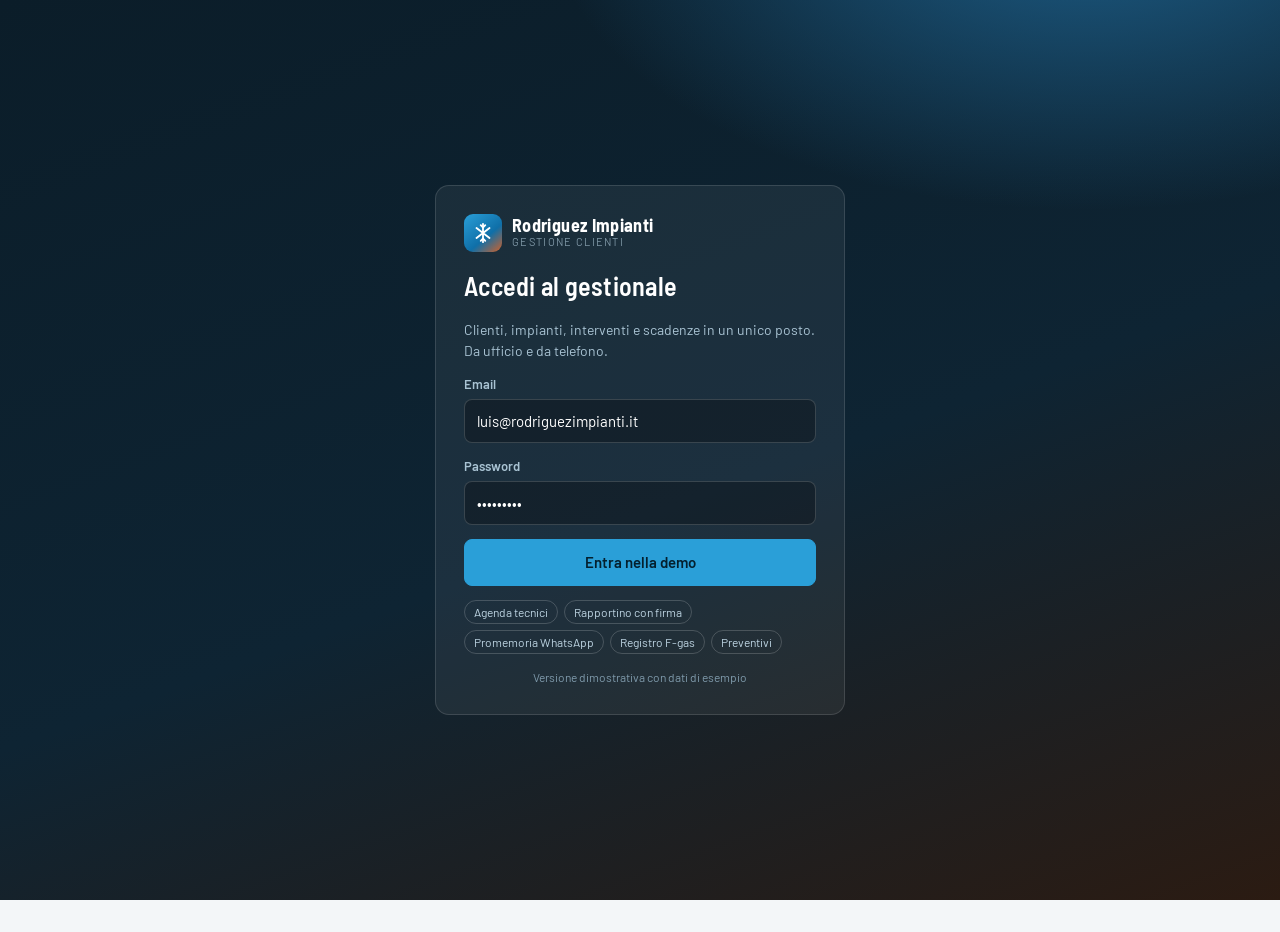
==== commit b80fdb21: "CRM demo: accesso, vista settimanale, rapportino con firma, promemoria WhatsApp/SMS Co-Authored-By: " ====
--- a/crm-rodriguez-impianti/index.html
+++ b/crm-rodriguez-impianti/index.html
@@ -177,6 +177,61 @@
 .gas-bar{height:6px;border-radius:3px;background:var(--surface-2);overflow:hidden;margin-top:4px}
 .gas-bar span{display:block;height:100%;background:var(--accent)}
 
+
+/* accesso demo: look scuro fisso, uguale in entrambi i temi */
+.login{position:fixed;inset:0;z-index:100;background:radial-gradient(900px 500px at 85% -10%,#1d5f8a 0,transparent 60%),linear-gradient(160deg,#0b1d29,#0e2433 55%,#2b1b12);display:grid;place-items:center;padding-block:24px;padding-left:max(16px,env(safe-area-inset-left,0px));padding-right:max(16px,env(safe-area-inset-right,0px));color:#e6f0f6;overflow-y:auto}
+.login-card{width:min(410px,100%);background:rgba(255,255,255,.06);border:1px solid rgba(255,255,255,.13);border-radius:14px;padding:28px;display:flex;flex-direction:column;gap:14px}
+.login-card h2{font-size:26px;color:#fff}
+.login-card p{margin:0;color:#a9c3d3;font-size:14px}
+.login-card label{display:flex;flex-direction:column;gap:4px;font-size:13px;color:#a9c3d3;font-weight:600}
+.login-card input{background:rgba(0,0,0,.28);border:1px solid rgba(255,255,255,.16);border-radius:8px;padding:10px 12px;color:#fff;font-size:15px}
+.login-card .btn.primary{justify-content:center;padding:11px;background:#2a9fd8;border-color:#2a9fd8;color:#04202f;font-weight:600}
+.login-feat{display:flex;flex-wrap:wrap;gap:6px;font-size:12px}
+.login-feat span{border:1px solid rgba(255,255,255,.18);border-radius:20px;padding:2px 9px;color:#bcd3e1}
+.login-foot{font-size:12px;color:#7f9aab;text-align:center}
+
+/* calendario settimanale */
+.week{display:grid;grid-template-columns:128px repeat(6,minmax(128px,1fr));min-width:900px}
+.week>div{border-bottom:1px solid var(--line);border-right:1px solid var(--line);padding:8px;min-height:92px;min-width:0}
+.week>div:nth-child(7n){border-right:0}
+.week .wk-h{background:var(--surface-2);font-size:12px;font-weight:600;text-transform:uppercase;letter-spacing:.05em;color:var(--muted);min-height:0}
+.week .wk-h.today{color:var(--accent);box-shadow:inset 0 -2px 0 var(--accent)}
+.week .wk-t{font-weight:600;font-size:14px;background:var(--surface-2)}
+.week .wk-today{background:color-mix(in srgb,var(--accent-soft) 35%,transparent)}
+.ev{display:block;width:100%;text-align:left;border:0;border-left:3px solid var(--accent);background:var(--accent-soft);border-radius:4px;padding:4px 7px;margin-bottom:5px;font-size:12px;cursor:pointer;color:var(--fg);line-height:1.35}
+.ev:hover{filter:brightness(.97)}
+.ev.man{border-color:var(--ok);background:var(--ok-soft)}
+.ev.gua{border-color:var(--bad);background:var(--bad-soft)}
+.ev.sop{border-color:var(--muted);background:var(--surface-2)}
+.ev.done{opacity:.6}
+.ev b{display:block;font-weight:600;font-size:13px;white-space:nowrap;overflow:hidden;text-overflow:ellipsis}
+.seg{display:inline-flex;border:1px solid var(--line);border-radius:20px;overflow:hidden;margin-left:auto}
+.seg button{border:0;background:var(--surface);padding:5px 14px;font-size:13px;font-weight:500;cursor:pointer}
+.seg button[aria-pressed="true"]{background:var(--fg);color:var(--bg)}
+
+/* rapportino */
+form label.check{flex-direction:row;align-items:center;gap:10px;padding:9px 11px;border:1px solid var(--line);border-radius:6px;background:var(--surface);font-size:14px;font-weight:500;color:var(--fg);cursor:pointer}
+form label.check input{width:18px;height:18px;flex:none;accent-color:var(--ok)}
+form .row.r3{grid-template-columns:1fr 1fr 1fr}
+.sig{border:1px dashed var(--muted);border-radius:8px;background:#fff;touch-action:none;width:100%;height:160px;display:block;cursor:crosshair}
+.sig-img{background:#fff;border-radius:8px;border:1px solid var(--line);max-width:100%;height:auto;display:block}
+.thumbs{display:flex;gap:6px;flex-wrap:wrap}
+.thumbs img{width:76px;height:76px;object-fit:cover;border-radius:6px;border:1px solid var(--line)}
+.checklist{list-style:none;margin:0;padding:0;display:flex;flex-direction:column;gap:4px;font-size:14px}
+.checklist li::before{content:"✓";color:var(--ok);font-weight:700;margin-right:8px}
+.checklist li.no::before{content:"–";color:var(--muted)}
+.measures{display:grid;grid-template-columns:repeat(3,minmax(0,1fr));gap:8px}
+.measures div{background:var(--surface);border:1px solid var(--line);border-radius:6px;padding:8px 10px}
+.measures b{display:block;font-family:var(--f-display);font-size:20px;font-variant-numeric:tabular-nums}
+.measures span{font-size:12px;color:var(--muted)}
+
+/* anteprima messaggio stile chat: palette fissa */
+.wa{background:#e9e1d8;border-radius:10px;padding:14px;display:flex;flex-direction:column;gap:6px}
+.wa-msg{align-self:flex-end;background:#d9fdd3;color:#111b21;border-radius:8px 0 8px 8px;padding:8px 10px 4px;max-width:92%;font-size:14px;white-space:pre-wrap;box-shadow:0 1px 1px rgba(0,0,0,.12)}
+.wa-meta{font-size:11px;color:#667781;text-align:right;margin-top:2px}
+.wa.sms{background:#f2f2f7}.wa.sms .wa-msg{background:#0b84ff;color:#fff;border-radius:16px 16px 4px 16px}.wa.sms .wa-meta{color:#d5e8ff}
+.wa.mail{background:#eef2f5}.wa.mail .wa-msg{align-self:stretch;max-width:100%;background:#fff;border-radius:6px}
+
 @media (max-width:1100px){.kpis{grid-template-columns:repeat(2,minmax(0,1fr))}.two{grid-template-columns:minmax(0,1fr)}}
 @media (max-width:760px){
   .app{grid-template-columns:1fr}
@@ -347,7 +402,7 @@
   ["dashboard","Panoramica","dash"],["clienti","Clienti","users"],["impianti","Impianti","unit"],
   ["agenda","Interventi","cal"],["preventivi","Preventivi","doc"],["scadenze","Scadenze","bell"]
 ];
-let view="dashboard", q="", filt="tutti";
+let view="dashboard", q="", filt="tutti", agMode="lista", rapFoto=[], sigDirty=false;
 
 function renderNav(){
   const late=db.unita.filter(u=>daysTo(u.prossimaMan)<0).length;
@@ -454,15 +509,29 @@
   const list=db.interventi.filter(i=>(filt==="tutti"||i.tipo===filt)&&match(cli(i.cliente).nome,i.descr,i.tecnico,cli(i.cliente).citta));
   const fut=list.filter(i=>daysTo(i.data)>=0), past=list.filter(i=>daysTo(i.data)<0);
   return topbar("Interventi",`<button class="btn primary" data-act="new-int">${svg("plus")}Nuovo intervento</button>`)+`
-  <div class="filters">${opts.map(t=>`<button class="chip" data-filt="${t}" aria-pressed="${filt===t}">${t==="tutti"?"Tutti":TIPI[t]}</button>`).join("")}</div>
-  <div class="grid two">
+  <div class="filters">${opts.map(t=>`<button class="chip" data-filt="${t}" aria-pressed="${filt===t}">${t==="tutti"?"Tutti":TIPI[t]}</button>`).join("")}<span class="seg" role="group" aria-label="Vista"><button data-mode="lista" aria-pressed="${agMode==="lista"}">Lista</button><button data-mode="settimana" aria-pressed="${agMode==="settimana"}">Settimana</button></span></div>
+  ${agMode==="settimana"?weekView(list):`<div class="grid two">
     <section class="panel"><div class="panel-h"><h2>In programma</h2><span class="muted num">${fut.length}</span></div><div class="agenda">${agendaList(fut)}</div></section>
     <section class="panel"><div class="panel-h"><h2>Carico tecnici</h2><span class="muted" style="font-size:13px">prossimi 7 giorni</span></div><div class="panel-b" style="display:flex;flex-direction:column;gap:12px">
       ${TECNICI.map(t=>{const h=db.interventi.filter(i=>i.tecnico===t&&daysTo(i.data)>=0&&daysTo(i.data)<7).reduce((s,i)=>s+i.dur,0);return `<div><div style="display:flex;justify-content:space-between"><span style="font-weight:600">${t}</span><span class="num muted">${h} h / 40 h</span></div><div class="gas-bar"><span style="width:${Math.min(100,h/40*100)}%;${h>32?"background:var(--warn)":""}"></span></div></div>`}).join("")}
     </div>
     <div class="panel-h" style="border-top:1px solid var(--line)"><h2>Storico</h2><span class="muted num">${past.length}</span></div>
     <div class="agenda">${agendaList(past.sort((a,b)=>b.data.localeCompare(a.data)).slice(0,8))}</div></section>
-  </div>`;
+  </div>`}`;
+}
+
+function weekView(list){
+  const dow=(today.getDay()+6)%7;
+  const start=addDays(today,today.getDay()===0?1:-dow);
+  const days=[0,1,2,3,4,5].map(k=>addDays(start,k));
+  let h='<div class="wk-h">Tecnico</div>'+days.map(d=>`<div class="wk-h ${iso(d)===iso(today)?"today":""}">${d.toLocaleDateString("it-IT",{weekday:"short",day:"numeric",month:"short"})}</div>`).join("");
+  TECNICI.forEach(t=>{
+    const hrs=list.filter(i=>i.tecnico===t&&days.some(d=>iso(d)===i.data)&&i.stato!=="annullato").reduce((s,i)=>s+i.dur,0);
+    h+=`<div class="wk-t">${t}<div class="cell-sub num">${hrs} h in settimana</div></div>`;
+    days.forEach(d=>{const evs=list.filter(i=>i.tecnico===t&&i.data===iso(d)&&i.stato!=="annullato").sort((a,b)=>a.ora.localeCompare(b.ora));
+      h+=`<div class="${iso(d)===iso(today)?"wk-today":""}">${evs.map(i=>`<button class="ev ${i.tipo} ${i.stato==="completato"?"done":""}" data-int="${i.id}"><span class="mono">${i.ora}</span> · ${TIPI[i.tipo]}<b>${esc(cli(i.cliente).nome)}</b>${esc(cli(i.cliente).citta)}</button>`).join("")}</div>`});
+  });
+  return `<section class="panel"><div class="panel-h"><h2>Settimana dal ${fmtD(iso(start))}</h2><span class="muted" style="font-size:13px">clicca un appuntamento per aprirlo</span></div><div class="table-wrap"><div class="week">${h}</div></div></section>`;
 }
 
 function vPreventivi(){
@@ -481,12 +550,13 @@
 function vScadenze(){
   const list=db.unita.filter(u=>daysTo(u.prossimaMan)<=60&&match(cli(u.cliente).nome,u.modello,cli(u.cliente).citta)).sort((a,b)=>a.prossimaMan.localeCompare(b.prossimaMan));
   const gar=db.unita.filter(u=>{const d=daysTo(u.garanzia);return d>=0&&d<=120});
-  return topbar("Scadenze")+`
+  const daAvvisare=db.unita.filter(u=>daysTo(u.prossimaMan)<0&&!u.promemoria).length;
+  return topbar("Scadenze",daAvvisare?`<button class="btn primary" data-remind-all>Avvisa tutti gli scaduti (${daAvvisare})</button>`:"")+`
   <div class="grid two">
   <section class="panel"><div class="panel-h"><h2>Manutenzioni entro 60 giorni</h2><span class="muted num">${list.length}</span></div><div class="table-wrap"><table><thead><tr><th>Cliente</th><th>Impianto</th><th>Scadenza</th><th></th></tr></thead><tbody>
   ${list.map(u=>{const c=cli(u.cliente);const st=manState(u);const planned=db.interventi.some(i=>i.cliente===c.id&&i.tipo==="man"&&daysTo(i.data)>=0&&i.stato!=="annullato");
     return `<tr><td><div class="cell-main">${esc(c.nome)}</div><div class="cell-sub mono">${esc(c.tel)}</div></td><td><div>${esc(u.marca)} ${esc(u.modello)}</div><div class="cell-sub">${co2(u)>=5?"Controllo F-gas obbligatorio":"Manutenzione ordinaria"}</div></td><td><span class="pill ${st.c}">${st.t}</span></td>
-    <td style="text-align:right">${planned?'<span class="pill info">pianificata</span>':`<button class="btn small" data-plan="${u.id}">Pianifica</button>`}</td></tr>`}).join("")||'<tr><td colspan="4" class="empty">Nessuna scadenza nei prossimi 60 giorni.</td></tr>'}
+    <td style="text-align:right"><div style="display:flex;gap:6px;justify-content:flex-end;flex-wrap:wrap">${planned?'<span class="pill info">pianificata</span>':`${u.promemoria?`<span class="pill ok">avvisato ${fmtD(u.promemoria).slice(0,6)}</span>`:`<button class="btn small" data-remind="${u.id}">Promemoria</button>`}<button class="btn small" data-plan="${u.id}">Pianifica</button>`}</div></td></tr>`}).join("")||'<tr><td colspan="4" class="empty">Nessuna scadenza nei prossimi 60 giorni.</td></tr>'}
   </tbody></table></div></section>
   <div class="grid" style="align-content:start">
   <section class="panel"><div class="panel-h"><h2>Garanzie in scadenza</h2><span class="muted" style="font-size:13px">entro 4 mesi</span></div><div class="panel-b flush">
@@ -540,8 +610,9 @@
     <dt>Indirizzo</dt><dd>${esc(c.ind)}, ${esc(c.citta)}</dd><dt>Telefono</dt><dd class="mono">${esc(c.tel)}</dd>
     ${u?`<dt>Impianto</dt><dd>${esc(u.marca)} ${esc(u.modello)} · <span class="mono">${esc(u.matr)}</span></dd>`:""}
     <dt>Lavoro</dt><dd>${esc(i.descr)}</dd>${i.importo?`<dt>Importo</dt><dd class="num">${eur(i.importo)}</dd>`:""}</dl>
-    ${i.stato!=="completato"&&i.stato!=="annullato"?`<div style="display:flex;gap:8px;flex-wrap:wrap"><button class="btn primary" data-done="${i.id}">Segna come completato</button><button class="btn" data-cancel="${i.id}">Annulla intervento</button></div>
-    <p class="muted" style="font-size:13px;margin:0">Completando una manutenzione, la prossima scadenza dell'impianto si sposta automaticamente di 12 mesi.</p>`:""}
+    ${i.stato!=="completato"&&i.stato!=="annullato"?`<div style="display:flex;gap:8px;flex-wrap:wrap"><button class="btn primary" data-done="${i.id}">Compila rapportino e chiudi</button><button class="btn" data-cancel="${i.id}">Annulla intervento</button></div>
+    <p class="muted" style="font-size:13px;margin:0">Il tecnico compila checklist e misure dal telefono e fa firmare il cliente sul posto. Chiudendo una manutenzione, la prossima scadenza dell'impianto si sposta di 12 mesi.</p>`:""}
+    ${i.rapporto?rapportoView(i.rapporto):""}
     <button class="btn ghost" data-cli="${c.id}">Apri scheda cliente</button>`);
 }
 
@@ -597,6 +668,91 @@
   calc();$("#fq-lines").addEventListener("input",calc);
 }
 
+
+function rapportoView(r){
+  return `<div><div class="sec-t">Rapportino firmato · ${esc(r.firmato)}</div>
+    <ul class="checklist">${r.checks.map(c=>`<li class="${c.ok?"":"no"}">${esc(c.t)}</li>`).join("")}</ul></div>
+    ${r.misure?`<div class="measures"><div><b>${esc(r.misure.p)}</b><span>bar pressione bassa</span></div><div><b>${esc(r.misure.t)} °C</b><span>temperatura mandata</span></div><div><b>${esc(r.misure.a)} A</b><span>assorbimento</span></div></div>`:""}
+    <dl class="dl"><dt>Ore lavorate</dt><dd class="num">${esc(r.ore)} h</dd>${r.mat?`<dt>Materiali</dt><dd>${esc(r.mat)}</dd>`:""}${r.note?`<dt>Note</dt><dd>${esc(r.note)}</dd>`:""}</dl>
+    ${r.foto&&r.foto.length?`<div><div class="sec-t">Foto</div><div class="thumbs">${r.foto.map(f=>`<img src="${f}" alt="Foto intervento">`).join("")}</div></div>`:""}
+    <div><div class="sec-t">Firma del cliente</div><img class="sig-img" src="${r.firma}" alt="Firma del cliente"></div>`;
+}
+
+function rapportinoForm(id){
+  const i=db.interventi.find(x=>x.id===id);const c=cli(i.cliente);const u=db.unita.find(x=>x.id===i.unita);
+  const fgas=u&&co2(u)>=5;
+  const checks={
+    man:["Pulizia e sanificazione filtri","Sanificazione batteria unità interna","Pulizia batteria unità esterna","Verifica scarico condensa","Controllo serraggi e isolamento linee"].concat(fgas?["Controllo perdite F-gas con cercafughe elettronico"]:[]),
+    inst:["Staffaggio e messa in bolla delle unità","Prova di tenuta con azoto","Vuoto impianto sotto 500 micron","Apertura rubinetti e verifica carica","Spiegazione uso e telecomando al cliente"],
+    gua:["Lettura codice errore","Diagnosi componente guasto","Sostituzione / riparazione","Prova di funzionamento in freddo e caldo"],
+    sop:["Rilievo misure dei locali","Scelta posizione unità interne ed esterna","Verifica linea elettrica dedicata","Foto per il preventivo"]
+  }[i.tipo];
+  rapFoto=[];sigDirty=false;
+  openDrawer("Rapportino di intervento",esc(c.nome)+" · "+fmtD(i.data)+" · "+TIPI[i.tipo],`<form id="f-rap" data-id="${id}" class="grid" style="gap:12px">
+    <div class="sec-t" style="margin:0">Checklist</div>
+    ${checks.map((t,k)=>`<label class="check"><input type="checkbox" id="fr-c${k}" checked> ${t}</label>`).join("")}
+    ${i.tipo==="sop"?"":`<div class="sec-t" style="margin:6px 0 0">Misure rilevate</div><div class="row r3"><label>Pressione (bar)<input id="fr-p" inputmode="decimal" value="8,6"></label><label>T mandata (°C)<input id="fr-t" inputmode="decimal" value="9,5"></label><label>Assorb. (A)<input id="fr-a" inputmode="decimal" value="3,2"></label></div>`}
+    <div class="row"><label>Ore lavorate<input id="fr-ore" type="number" min="0.5" step="0.5" value="${i.dur}"></label><label>Importo (€)<input id="fr-imp" type="number" min="0" step="5" value="${i.importo}"></label></div>
+    <label>Materiali utilizzati<input id="fr-mat" value="${i.tipo==="man"?"Igienizzante per batterie, spray schiumogeno":""}" placeholder="es. condensatore 35 µF, 3 m di tubo"></label>
+    <label>Note per il cliente<textarea id="fr-note">${i.tipo==="man"?"Impianto pulito e funzionante. Consigliata prossima manutenzione tra 12 mesi.":""}</textarea></label>
+    <label>Foto dell'intervento<input id="fr-foto" type="file" accept="image/*" multiple></label>
+    <div class="thumbs" id="fr-thumbs"></div>
+    <div><div class="sec-t">Firma del cliente</div><canvas class="sig" id="fr-sig" aria-label="Spazio per la firma"></canvas>
+      <div style="display:flex;justify-content:space-between;margin-top:4px"><span class="cell-sub">Firma con il dito o con il mouse</span><button type="button" class="copy" data-sig-clear>Cancella firma</button></div></div>
+    <div class="form-actions"><button type="button" class="btn" data-close>Annulla</button><button class="btn primary">Chiudi intervento</button></div></form>`);
+  setupSig();
+  $("#fr-foto").addEventListener("change",e=>{[...e.target.files].slice(0,4).forEach(f=>{const rd=new FileReader();rd.onload=()=>{const im=new Image();im.onload=()=>{const k=Math.min(1,320/Math.max(im.width,im.height));const cv=document.createElement("canvas");cv.width=im.width*k;cv.height=im.height*k;cv.getContext("2d").drawImage(im,0,0,cv.width,cv.height);rapFoto.push(cv.toDataURL("image/jpeg",.7));$("#fr-thumbs").innerHTML=rapFoto.map(s=>`<img src="${s}" alt="">`).join("")};im.src=rd.result};rd.readAsDataURL(f)})});
+}
+function setupSig(){
+  const cv=$("#fr-sig");const r=cv.getBoundingClientRect();const dpr=window.devicePixelRatio||1;
+  cv.width=r.width*dpr;cv.height=r.height*dpr;const x=cv.getContext("2d");x.scale(dpr,dpr);
+  x.lineWidth=2.2;x.lineCap="round";x.lineJoin="round";x.strokeStyle="#10202c";
+  let down=false;const pos=e=>{const b=cv.getBoundingClientRect();return [e.clientX-b.left,e.clientY-b.top]};
+  cv.addEventListener("pointerdown",e=>{down=true;cv.setPointerCapture(e.pointerId);const [a,b]=pos(e);x.beginPath();x.moveTo(a,b)});
+  cv.addEventListener("pointermove",e=>{if(!down)return;const [a,b]=pos(e);x.lineTo(a,b);x.stroke();sigDirty=true});
+  const up=()=>{down=false};cv.addEventListener("pointerup",up);cv.addEventListener("pointercancel",up);
+}
+
+function reminderText(u,ch){
+  const c=cli(u.cliente);const d=daysTo(u.prossimaMan);const fgas=co2(u)>=5;
+  const nome=c.tipo==="privato"?c.nome.split(" ")[0]:c.nome;
+  const prop=addDays(today,3+(today.getDay()===3?2:0));
+  const body=`Buongiorno ${nome}, sono Luis di Rodriguez Impianti.\nLa manutenzione del climatizzatore ${u.marca} ${u.modello} ${d<0?"è scaduta il "+fmtD(u.prossimaMan):"scade il "+fmtD(u.prossimaMan)}.${fgas?"\nPer questo impianto il controllo perdite F-gas è obbligatorio per legge.":""}\nLe propongo ${fmtDay(iso(prop))} alle 9:00. ${ch==="email"?"Risponda a questa email per confermare o proporre un altro giorno.":"Risponda SÌ per confermare o mi scriva un altro giorno."}\nGrazie!`;
+  return ch==="email"?`Oggetto: Manutenzione climatizzatore\n\n${body}\n\nRodriguez Impianti`:body;
+}
+function reminderDrawer(id){
+  const u=db.unita.find(x=>x.id===id);const c=cli(u.cliente);
+  openDrawer("Promemoria manutenzione",esc(c.nome)+" · "+esc(c.tel),`<form id="f-rem" data-id="${id}" class="grid" style="gap:12px">
+    <label>Canale<select id="rm-ch"><option value="wa">WhatsApp</option><option value="sms">SMS</option><option value="email">Email</option></select></label>
+    <label>Messaggio<textarea id="rm-text" style="min-height:170px">${esc(reminderText(u,"wa"))}</textarea></label>
+    <div><div class="sec-t">Anteprima</div><div class="wa" id="rm-prev"></div></div>
+    <p class="muted" style="font-size:13px;margin:0">Nella versione completa il messaggio parte in automatico 30 giorni prima della scadenza. In questa demo viene solo registrato.</p>
+    <div class="form-actions"><button type="button" class="btn" data-close>Annulla</button><button class="btn primary">Invia promemoria</button></div></form>`);
+  previewRem();
+  $("#rm-ch").addEventListener("change",()=>{$("#rm-text").value=reminderText(u,$("#rm-ch").value);previewRem()});
+}
+function previewRem(){
+  const ch=$("#rm-ch").value;const box=$("#rm-prev");
+  box.className="wa "+(ch==="wa"?"":ch==="sms"?"sms":"mail");
+  box.innerHTML=`<div class="wa-msg">${esc($("#rm-text").value)}<div class="wa-meta">${new Date().toLocaleTimeString("it-IT",{hour:"2-digit",minute:"2-digit"})}${ch==="wa"?" ✓✓":""}</div></div>`;
+}
+
+function showLogin(){
+  let ok=false;try{ok=sessionStorage.getItem("rcrm-auth")==="1"}catch(e){}
+  if(ok)return;
+  const el=document.createElement("div");el.className="login";
+  el.innerHTML=`<form class="login-card" id="f-login">
+    <div class="brand" style="padding:0"><div class="brand-mark" aria-hidden="true"><svg width="22" height="22" viewBox="0 0 24 24" fill="none" stroke="#fff" stroke-width="2" stroke-linecap="round"><path d="M12 2v20M4.9 6.5l14.2 11M4.9 17.5l14.2-11"/><path d="M9.5 3.5 12 6l2.5-2.5M9.5 20.5 12 18l2.5 2.5"/></svg></div><div><div class="brand-name">Rodriguez Impianti</div><div class="brand-sub" style="color:#a9c3d3">Gestione clienti</div></div></div>
+    <h2>Accedi al gestionale</h2>
+    <p>Clienti, impianti, interventi e scadenze in un unico posto. Da ufficio e da telefono.</p>
+    <label>Email<input id="lg-email" type="email" value="luis@rodriguezimpianti.it" autocomplete="username"></label>
+    <label>Password<input id="lg-pass" type="password" value="demo-2026" autocomplete="current-password"></label>
+    <button class="btn primary">Entra nella demo</button>
+    <div class="login-feat"><span>Agenda tecnici</span><span>Rapportino con firma</span><span>Promemoria WhatsApp</span><span>Registro F-gas</span><span>Preventivi</span></div>
+    <div class="login-foot">Versione dimostrativa con dati di esempio</div></form>`;
+  document.body.appendChild(el);
+}
+
 /* ---------- toast ---------- */
 let tt;function toast(m){clearTimeout(tt);let el=$(".toast");if(!el){el=document.createElement("div");el.className="toast";el.setAttribute("role","status");document.body.appendChild(el)}el.textContent=m;tt=setTimeout(()=>el.remove(),2600)}
 
@@ -613,22 +769,24 @@
 function route(){const h=location.hash.slice(1);const nv=VIEWS.some(v=>v[0]===h)?h:"dashboard";if(nv!==view){filt="tutti";q=""}view=nv;closeDrawer();render();window.scrollTo(0,0);if(pending){const f=pending;pending=null;f()}}
 window.addEventListener("hashchange",route);
 
-document.addEventListener("input",e=>{if(e.target.id==="q"){q=e.target.value;render()}});
+document.addEventListener("input",e=>{if(e.target.id==="q"){q=e.target.value;render()}if(e.target.id==="rm-text")previewRem()});
 document.addEventListener("keydown",e=>{if(e.key==="Escape")closeDrawer()});
 document.addEventListener("click",e=>{
-  const t=e.target.closest("[data-close],[data-cli],[data-int],[data-q],[data-act],[data-filt],[data-done],[data-cancel],[data-qstate],[data-plan],[data-copy],#reset");
+  const t=e.target.closest("[data-close],[data-cli],[data-int],[data-q],[data-act],[data-filt],[data-done],[data-cancel],[data-qstate],[data-plan],[data-copy],[data-mode],[data-remind],[data-remind-all],[data-sig-clear],#reset");
   if(!t)return;const d=t.dataset;
   if(d.close!==undefined)return closeDrawer();
   if(t.id==="reset"){db=seed();save();render();return toast("Dati demo ripristinati")}
   if(d.copy){navigator.clipboard?.writeText(d.copy).then(()=>toast("Copiato: "+d.copy)).catch(()=>toast(d.copy));return}
   if(d.filt){filt=d.filt;return render()}
+  if(d.mode){agMode=d.mode;return render()}
+  if(d.remind)return reminderDrawer(d.remind);
+  if(d.remindAll!==undefined){const l=db.unita.filter(u=>daysTo(u.prossimaMan)<0&&!u.promemoria);l.forEach(u=>u.promemoria=iso(today));save();render();return toast(l.length+" promemoria registrati (demo: nessun messaggio inviato)")}
+  if(d.sigClear!==undefined){const cv=$("#fr-sig");cv.getContext("2d").clearRect(0,0,cv.width,cv.height);sigDirty=false;return}
   if(d.act==="new-cli")return formCliente();
   if(d.act==="new-int")return formIntervento(d.for);
   if(d.act==="new-q")return formPreventivo(d.for);
   if(d.plan){const u=db.unita.find(x=>x.id===d.plan);return formIntervento(u.cliente,u.id)}
-  if(d.done){const i=db.interventi.find(x=>x.id===d.done);i.stato="completato";
-    if(i.tipo==="man"){const us=i.unita?db.unita.filter(u=>u.id===i.unita):unitsOf(i.cliente);us.forEach(u=>u.prossimaMan=iso(addDays(parse(i.data),365)))}
-    save();closeDrawer();render();return toast("Intervento completato")}
+  if(d.done)return rapportinoForm(d.done);
   if(d.cancel){db.interventi.find(x=>x.id===d.cancel).stato="annullato";save();closeDrawer();render();return toast("Intervento annullato")}
   if(d.qstate){const p=db.preventivi.find(x=>x.id===d.qid);p.stato=d.qstate;save();render();preventivoDrawer(p.id);return toast("Preventivo "+p.id+": "+d.qstate)}
   if(d.int)return interventoDrawer(d.int);
@@ -637,6 +795,16 @@
 });
 document.addEventListener("submit",e=>{
   e.preventDefault();const f=e.target;const v=id=>$("#"+id).value.trim();
+  if(f.id==="f-login"){try{sessionStorage.setItem("rcrm-auth","1")}catch(e){}f.parentElement.remove();toast("Bentornato, Luis");return}
+  if(f.id==="f-rap"){
+    if(!sigDirty)return toast("Manca la firma del cliente");
+    const i=db.interventi.find(x=>x.id===f.dataset.id);
+    const checks=[...f.querySelectorAll("label.check")].map(l=>({t:l.textContent.trim(),ok:l.querySelector("input").checked}));
+    i.rapporto={checks,misure:$("#fr-p")?{p:v("fr-p"),t:v("fr-t"),a:v("fr-a")}:null,ore:v("fr-ore"),mat:v("fr-mat"),note:v("fr-note"),foto:rapFoto.slice(),firma:$("#fr-sig").toDataURL("image/png"),firmato:new Date().toLocaleString("it-IT",{day:"2-digit",month:"short",hour:"2-digit",minute:"2-digit"})};
+    i.importo=+v("fr-imp")||0;i.stato="completato";
+    if(i.tipo==="man"){const us=i.unita?db.unita.filter(u=>u.id===i.unita):unitsOf(i.cliente);us.forEach(u=>{u.prossimaMan=iso(addDays(parse(i.data),365));u.promemoria=null})}
+    save();render();interventoDrawer(i.id);return toast("Intervento chiuso, rapportino firmato salvato")}
+  if(f.id==="f-rem"){const u=db.unita.find(x=>x.id===f.dataset.id);u.promemoria=iso(today);save();closeDrawer();render();return toast("Promemoria registrato (demo: nessun messaggio inviato)")}
   if(f.id==="f-cli"){const c={id:uid("c"),nome:v("fc-nome"),tipo:v("fc-tipo"),tel:v("fc-tel"),email:v("fc-email"),ind:v("fc-ind"),citta:v("fc-citta"),prov:v("fc-prov").toUpperCase(),note:v("fc-note"),cf:"",creato:iso(today)};
     db.clienti.unshift(c);save();go("clienti",()=>clienteDrawer(c.id));toast("Cliente salvato")}
   if(f.id==="f-int"){const i={id:uid("i"),cliente:v("fi-cli"),unita:v("fi-unit")||null,tipo:v("fi-tipo"),data:v("fi-data"),ora:v("fi-ora"),tecnico:v("fi-tec"),stato:"pianificato",descr:v("fi-descr"),importo:+v("fi-imp")||0,dur:+v("fi-dur")||2};
@@ -646,6 +814,7 @@
     db.preventivi.push(p);save();go("preventivi",()=>preventivoDrawer(p.id));toast("Preventivo "+p.id+" salvato")}
 });
 route();
+showLogin();
 })();
 </script>
 
